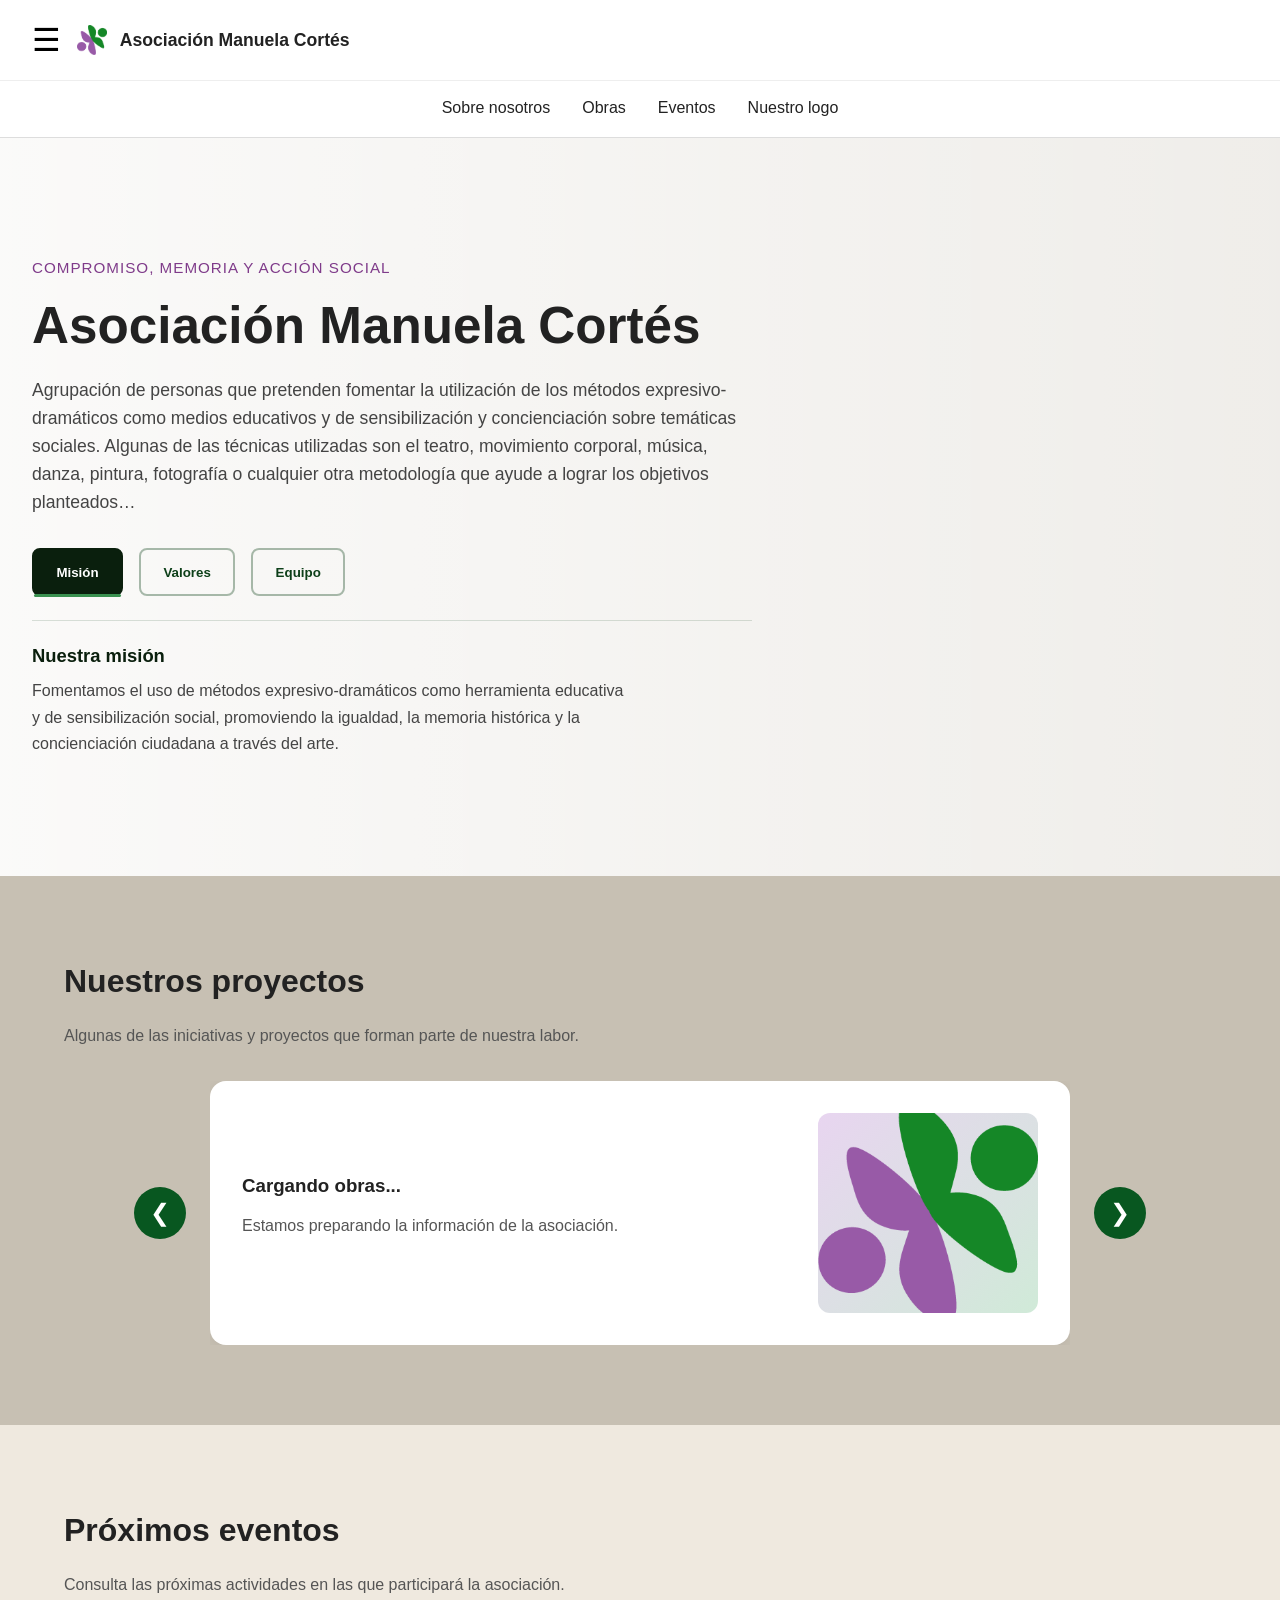
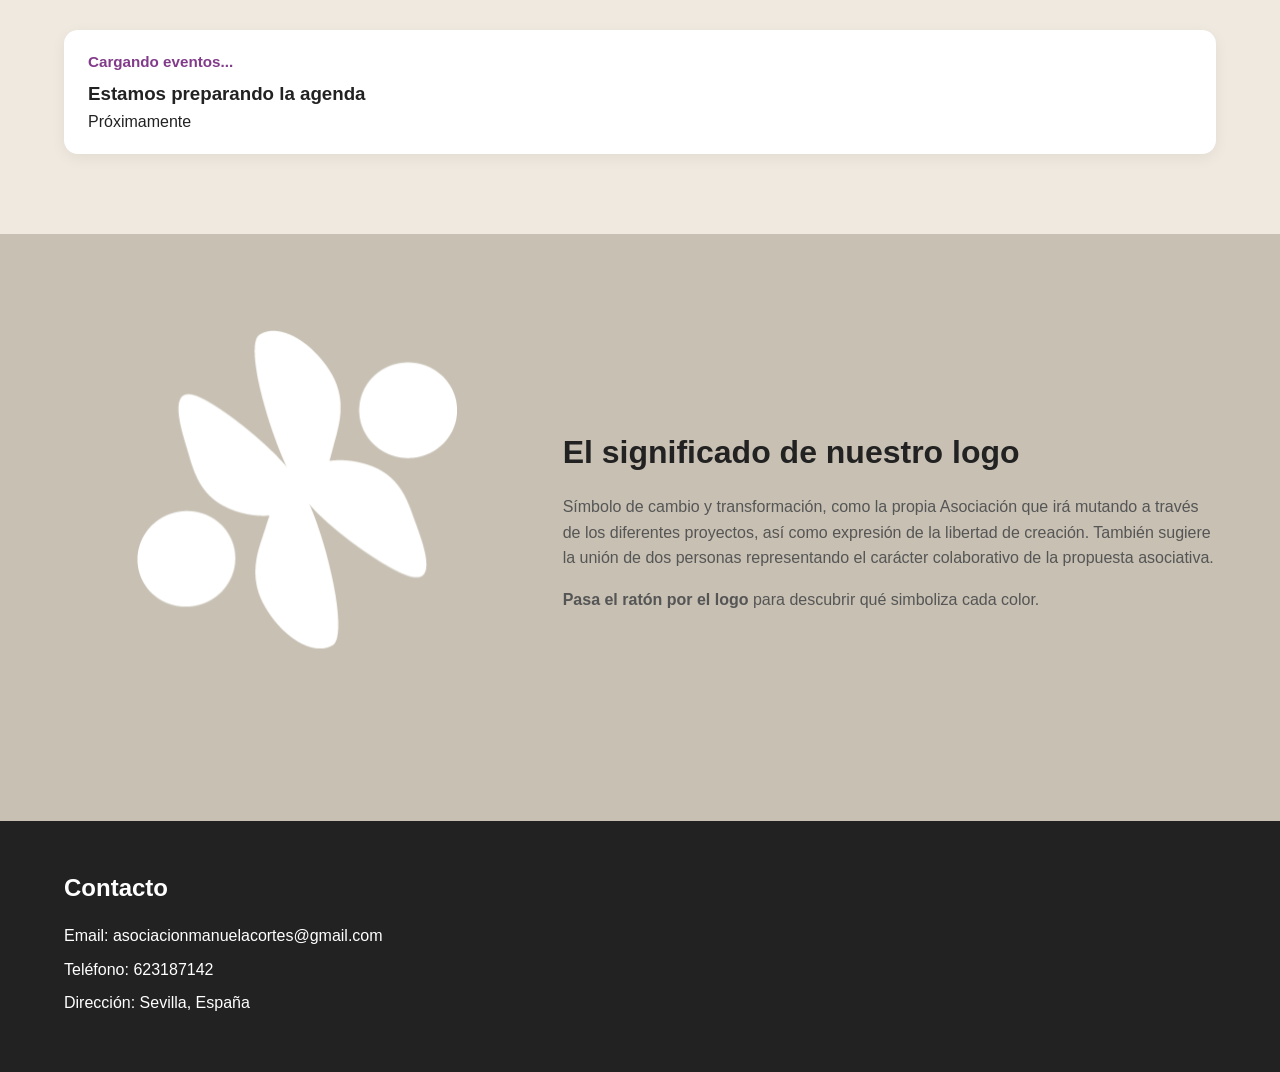
==== index.html @ 46246b37 "Initial commit: Asociación Manuela Cortés website" ====
<!DOCTYPE html>
<html lang="es">
<head>
  <meta charset="UTF-8">
  <meta name="viewport" content="width=device-width, initial-scale=1.0">
  <title>Asociación Manuela Cortés</title>
  <link rel="stylesheet" href="styles.css">
</head>
<body>

  <!-- Menú lateral -->
  <aside class="side-menu" id="sideMenu">
    <button class="close-btn" id="closeMenu" aria-label="Cerrar menú">&times;</button>
    <nav class="side-nav">
      <a href="index.html">Introducción</a>
      <a href="resources.html">Recursos</a>
      <a href="news.html">Actividades y noticias</a>
      <a href="staff.html">Staff only</a>
    </nav>
  </aside>

  <!-- Overlay -->
  <div class="overlay" id="overlay"></div>

  <!-- Header / nav horizontal -->
<header class="main-header">
  <div class="header-top">
    <button class="menu-btn" id="openMenu" aria-label="Abrir menú">☰</button>

    <div class="brand">
      <img src="img/logo.png" alt="Logo de la Asociación Manuela Cortés" class="logo">
      <div class="brand-text">
        <p class="brand-name">Asociación Manuela Cortés</p>
      </div>
    </div>
  </div>

  <nav class="top-nav" id="topNav">
    <a href="#hero">Sobre nosotros</a>
    <a href="#obras">Obras</a>
    <a href="#eventos">Eventos</a>
    <a href="#logo">Nuestro logo</a>
  </nav>
</header>

  <main>
    <!-- Hero -->
    <section class="hero" id="hero">
      <div class="hero-content">
        <p class="hero-tag">Compromiso, memoria y acción social</p>
        <h1>Asociación Manuela Cortés</h1>
        <p class="hero-text">
          Agrupación de personas que pretenden fomentar la utilización de los métodos expresivo-dramáticos como medios educativos y de sensibilización y concienciación sobre temáticas sociales.
          Algunas de las técnicas utilizadas son el teatro, movimiento corporal, música, danza, pintura, fotografía o cualquier otra metodología que ayude a lograr los objetivos planteados…
        </p>
        <div class="hero-buttons" role="tablist" aria-label="Sobre nosotros">
          <button id="tab-mision" class="btn btn-tab btn-tab--active" role="tab" aria-selected="true" aria-controls="panel-mision">Misión</button>
          <button id="tab-valores" class="btn btn-tab" role="tab" aria-selected="false" aria-controls="panel-valores">Valores</button>
          <button id="tab-equipo" class="btn btn-tab" role="tab" aria-selected="false" aria-controls="panel-equipo">Equipo</button>
        </div>

        <!-- Paneles de pestañas -->
        <div class="tab-panels">
          <div id="panel-mision" class="tab-panel tab-panel--active" role="tabpanel" aria-labelledby="tab-mision">
            <h3>Nuestra misión</h3>
            <p>Fomentamos el uso de métodos expresivo-dramáticos como herramienta educativa y de sensibilización social, promoviendo la igualdad, la memoria histórica y la concienciación ciudadana a través del arte.</p>
          </div>
          <div id="panel-valores" class="tab-panel" role="tabpanel" aria-labelledby="tab-valores">
            <h3>Nuestros valores</h3>
            <p>Nos guiamos por el compromiso, la creatividad, la solidaridad y el feminismo. Creemos en el poder transformador del arte colectivo y en la dignidad de cada persona que forma parte de nuestra comunidad.</p>
          </div>
          <div id="panel-equipo" class="tab-panel" role="tabpanel" aria-labelledby="tab-equipo">
            <h3>Nuestro equipo</h3>
            <p>Somos un grupo diverso de personas con vocación artística y social: actores, educadores, músicos y activistas unidos por el deseo de generar cambio a través de la expresión creativa.</p>
          </div>
        </div>
      </div>
    </section>

    <!-- OBRAS EN CARRUSEL -->
    <section class="section" id="obras">
      <div class="container">
        <h2 class="section-title">Nuestros proyectos</h2>
        <p class="section-subtitle">
          Algunas de las iniciativas y proyectos que forman parte de nuestra labor.
        </p>

        <div class="carousel">
          <button class="carousel-btn prev" id="prevCard" aria-label="Obra anterior">&#10094;</button>

          <div class="carousel-track-container">
            <div class="carousel-track" id="carouselTrack">
  <article class="card active">
    <div class="card-text">
      <h3>Cargando obras...</h3>
      <p>Estamos preparando la información de la asociación.</p>
    </div>
    <div class="card-image">
      <img src="img/logo.png" alt="Logo Asociación Manuela Cortés">
    </div>
  </article>
</div>
          </div>

          <button class="carousel-btn next" id="nextCard" aria-label="Siguiente obra">&#10095;</button>
        </div>
      </div>
    </section>

  <!-- Eventos -->
<section class="section alt-section" id="eventos">
  <div class="container">
    <h2 class="section-title">Próximos eventos</h2>
    <p class="section-subtitle">
      Consulta las próximas actividades en las que participará la asociación.
    </p>

  <div class="events-list" id="eventsList">
  <article class="event-item">
    <div class="event-main">
      <div>
        <p class="event-date">Cargando eventos...</p>
        <h3>Estamos preparando la agenda</h3>
        <p>Próximamente</p>
      </div>
    </div>
  </article>
</div>

    <p class="no-events-message" id="noEventsMessage">
      Actualmente no hay próximos eventos programados.
    </p>
  </div>
</section>

    <!-- Logo -->
<section class="section" id="logo">
  <div class="container logo-section">
    
    <div class="logo-interactive">
      <!-- Capa 1: Logo base en blanco -->
      <img src="img/logo_blanco.png" alt="Logo Asociación Manuela Cortés" class="logo-layer logo-base">
      
      <!-- Capa 2: Color morado (recortado a la izquierda) -->
      <div class="logo-layer logo-color logo-color--purple" data-side="purple">
        <img src="img/logo_morado.png" alt="">
        <div class="keywords keywords--purple">
          <span>Feminidad</span>
          <span>Feminismo</span>
          <span>Paradas</span>
          <span>Memoria</span>
        </div>
      </div>
      
      <!-- Capa 3: Color verde (recortado a la derecha) -->
      <div class="logo-layer logo-color logo-color--green" data-side="green">
        <img src="img/logo_verde.png" alt="">
        <div class="keywords keywords--green">
          <span>Esperanza</span>
          <span>Creatividad</span>
          <span>Campo andaluz</span>
          <span>Generosidad</span>
        </div>
      </div>
    </div>

    <div class="logo-text-box">
      <h2 class="section-title">El significado de nuestro logo</h2>
      <p class="logo-intro">
        Símbolo de cambio y transformación, como la propia Asociación que irá mutando a través de los diferentes proyectos, así como expresión de la libertad de creación. También sugiere la unión de dos personas representando el carácter colaborativo de la propuesta asociativa.
      </p>
      <p><strong>Pasa el ratón por el logo</strong> para descubrir qué simboliza cada color.</p>
    </div>
    
  </div>
</section>

<!-- MODAL DETALLE DE OBRA -->
<div class="work-modal" id="workModal" aria-hidden="true">
  <div class="work-modal__overlay" id="workModalOverlay"></div>

  <section class="work-modal__content" role="dialog" aria-modal="true" aria-labelledby="workModalTitle">
    <button class="work-modal__close" id="workModalClose" aria-label="Cerrar ventana">&times;</button>

    <div class="work-modal__grid">
      <!-- Slides -->
      <div class="work-slider">
        <button class="work-slider__btn work-slider__btn--prev" id="workSlidePrev" aria-label="Imagen anterior">&#10094;</button>

        <div class="work-slider__image-box">
          <img id="workModalImage" src="" alt="">
        </div>

        <button class="work-slider__btn work-slider__btn--next" id="workSlideNext" aria-label="Imagen siguiente">&#10095;</button>

        <div class="work-slider__dots" id="workSliderDots"></div>
      </div>

      <!-- Texto -->
      <div class="work-detail">
        <p class="work-detail__tag">Obra de la asociación</p>
        <h2 id="workModalTitle">Título de la obra</h2>
        <p id="workModalDescription">
          Descripción extensa de la obra.
        </p>
      </div>
    </div>

    <!-- Comentarios -->
    <div class="work-comments">
      <div class="work-comments__header">
        <h3>Comentarios y reseñas</h3>
        <p>Comparte tu opinión sobre esta obra.</p>
      </div>

      <form class="review-form" id="reviewForm">
        <div class="review-form__row">
          <input type="text" id="reviewName" placeholder="Tu nombre" required>

          <div class="star-rating" id="starRating" aria-label="Valoración con estrellas">
            <button type="button" data-value="1" aria-label="1 estrella">★</button>
            <button type="button" data-value="2" aria-label="2 estrellas">★</button>
            <button type="button" data-value="3" aria-label="3 estrellas">★</button>
            <button type="button" data-value="4" aria-label="4 estrellas">★</button>
            <button type="button" data-value="5" aria-label="5 estrellas">★</button>
          </div>
        </div>

        <textarea id="reviewText" placeholder="Escribe tu reseña..." required></textarea>

        <button type="submit" class="btn review-submit">Publicar comentario</button>
      </form>

      <div class="reviews-list" id="reviewsList">
        <p class="reviews-empty">Aún no hay comentarios. Sé la primera persona en escribir una reseña.</p>
      </div>
    </div>
  </section>
</div>

  <!-- Footer -->
  <footer class="main-footer" id="contacto">
    <div class="container">
      <h2>Contacto</h2>
      <p>Email: asociacionmanuelacortes@gmail.com</p>
      <p>Teléfono: 623187142</p>
      <p>Dirección: Sevilla, España</p>
    </div>
  </footer>

<script src="https://cdn.jsdelivr.net/npm/@supabase/supabase-js@2"></script>

<script>
  // ============================================
  // SUPABASE CONFIG
  // ============================================

  const SUPABASE_URL = "https://nfkhxixdybkuuppehmsa.supabase.co";
  const SUPABASE_ANON_KEY = "sb_publishable_ttCWQoFtIrFpZW7RGut8VA_uqzv0dp4";

  const supabaseClient = supabase.createClient(SUPABASE_URL, SUPABASE_ANON_KEY);

  // ============================================
  // MENÚ LATERAL
  // ============================================

  const openMenu = document.getElementById("openMenu");
  const closeMenu = document.getElementById("closeMenu");
  const sideMenu = document.getElementById("sideMenu");
  const overlay = document.getElementById("overlay");

  openMenu.addEventListener("click", () => {
    sideMenu.classList.add("active");
    overlay.classList.add("active");
  });

  closeMenu.addEventListener("click", () => {
    sideMenu.classList.remove("active");
    overlay.classList.remove("active");
  });

  overlay.addEventListener("click", () => {
    sideMenu.classList.remove("active");
    overlay.classList.remove("active");
  });

  // ============================================
  // NAV SUPERIOR OCULTABLE
  // ============================================

  const topNav = document.getElementById("topNav");

  let lastScrollY = window.scrollY;
  let navHidden = false;
  let downDistance = 0;
  let upDistance = 0;

  const TOP_SAFE_ZONE = 80;
  const HIDE_TRIGGER = 30;
  const SHOW_TRIGGER = 40;

  window.addEventListener("scroll", () => {
    const currentScrollY = window.scrollY;
    const delta = currentScrollY - lastScrollY;

    if (currentScrollY <= TOP_SAFE_ZONE) {
      topNav.classList.remove("hide");
      navHidden = false;
      downDistance = 0;
      upDistance = 0;
      lastScrollY = currentScrollY;
      return;
    }

    if (Math.abs(delta) < 2) {
      lastScrollY = currentScrollY;
      return;
    }

    if (delta > 0) {
      downDistance += delta;
      upDistance = 0;

      if (!navHidden && downDistance >= HIDE_TRIGGER) {
        topNav.classList.add("hide");
        navHidden = true;
        downDistance = 0;
      }
    } else {
      upDistance += Math.abs(delta);
      downDistance = 0;

      if (navHidden && upDistance >= SHOW_TRIGGER) {
        topNav.classList.remove("hide");
        navHidden = false;
        upDistance = 0;
      }
    }

    lastScrollY = currentScrollY;
  });

  // ============================================
  // CARRUSEL DE OBRAS DINÁMICO
  // ============================================

  const carouselTrack = document.getElementById("carouselTrack");
  const prevBtn = document.getElementById("prevCard");
  const nextBtn = document.getElementById("nextCard");

  let cards = [];
  let currentCard = 0;
  let isAnimating = false;

  function goToCard(newIndex, direction) {
    if (isAnimating || !cards.length || newIndex === currentCard) return;

    isAnimating = true;

    const oldCard = cards[currentCard];
    const newCard = cards[newIndex];

    oldCard.classList.remove("active");

    const animClass = direction === "next" ? "slide-in-right" : "slide-in-left";
    newCard.classList.add(animClass);

    newCard.addEventListener("animationend", () => {
      newCard.classList.remove(animClass);
      newCard.classList.add("active");
      currentCard = newIndex;
      isAnimating = false;
    }, { once: true });
  }

  nextBtn.addEventListener("click", () => {
    if (!cards.length) return;
    goToCard((currentCard + 1) % cards.length, "next");
  });

  prevBtn.addEventListener("click", () => {
    if (!cards.length) return;
    goToCard((currentCard - 1 + cards.length) % cards.length, "prev");
  });

  async function loadWorksFromSupabase() {
    const { data, error } = await supabaseClient
      .from("works")
      .select("*")
      .eq("is_active", true)
      .order("created_at", { ascending: true });

    if (error) {
      console.error("Error cargando obras desde Supabase:", error);

      carouselTrack.innerHTML = `
        <article class="card active">
          <div class="card-text">
            <h3>No se pudieron cargar las obras</h3>
            <p>Ha ocurrido un problema al conectar con la base de datos.</p>
          </div>
          <div class="card-image">
            <img src="img/logo.png" alt="Logo Asociación Manuela Cortés">
          </div>
        </article>
      `;

      cards = document.querySelectorAll(".carousel-track .card");
      return;
    }

    console.log("Obras cargadas desde Supabase:", data);

    renderWorksCarousel(data);
    updateWorksDataFromSupabase(data);
  }

  function renderWorksCarousel(works) {
    carouselTrack.innerHTML = "";

    if (!works || works.length === 0) {
      carouselTrack.innerHTML = `
        <article class="card active">
          <div class="card-text">
            <h3>No hay obras disponibles</h3>
            <p>Actualmente no hay obras publicadas.</p>
          </div>
          <div class="card-image">
            <img src="img/logo.png" alt="Logo Asociación Manuela Cortés">
          </div>
        </article>
      `;

      cards = document.querySelectorAll(".carousel-track .card");
      return;
    }

    works.forEach((work, index) => {
      const article = document.createElement("article");
      article.classList.add("card");

      if (index === 0) {
        article.classList.add("active");
      }

      const cardText = document.createElement("div");
      cardText.classList.add("card-text");

      const title = document.createElement("h3");
      title.textContent = work.title;

      const description = document.createElement("p");
      description.textContent = work.short_description || "Descripción pendiente de completar.";

      const button = document.createElement("button");
      button.classList.add("card-link", "work-open-btn");
      button.type = "button";
      button.dataset.work = work.slug;
      button.textContent = "Saber más";

      cardText.appendChild(title);
      cardText.appendChild(description);
      cardText.appendChild(button);

      const cardImage = document.createElement("div");
      cardImage.classList.add("card-image");

      const image = document.createElement("img");
      image.src = work.cover_image_url || "img/logo.png";
      image.alt = `Imagen de ${work.title}`;

      cardImage.appendChild(image);

      article.appendChild(cardText);
      article.appendChild(cardImage);

      carouselTrack.appendChild(article);
    });

    cards = document.querySelectorAll(".carousel-track .card");
    currentCard = 0;
    isAnimating = false;

    attachWorkModalEvents();
  }

  // ============================================
  // LOGO INTERACTIVO
  // ============================================

  const logoInteractive = document.querySelector(".logo-interactive");
  const purpleLayer = document.querySelector(".logo-color--purple");
  const greenLayer = document.querySelector(".logo-color--green");

  if (logoInteractive && purpleLayer && greenLayer) {
    logoInteractive.addEventListener("mousemove", (e) => {
      const rect = logoInteractive.getBoundingClientRect();
      const relX = e.clientX - rect.left;
      const relY = (e.clientY - rect.top) / rect.height;
      const boundary = rect.width * (0.58 - 0.16 * relY);

      if (relX < boundary) {
        purpleLayer.classList.add("active");
        greenLayer.classList.remove("active");
      } else {
        greenLayer.classList.add("active");
        purpleLayer.classList.remove("active");
      }
    });

    logoInteractive.addEventListener("mouseleave", () => {
      purpleLayer.classList.remove("active");
      greenLayer.classList.remove("active");
    });
  }

  // ============================================
  // PESTAÑAS HERO
  // ============================================

  const tabBtns = document.querySelectorAll('[role="tab"]');
  const tabPanels = document.querySelectorAll(".tab-panel");

  tabBtns.forEach(btn => {
    btn.addEventListener("click", () => {
      const targetId = btn.getAttribute("aria-controls");

      tabBtns.forEach(b => {
        b.classList.remove("btn-tab--active");
        b.setAttribute("aria-selected", "false");
      });

      tabPanels.forEach(p => p.classList.remove("tab-panel--active"));

      btn.classList.add("btn-tab--active");
      btn.setAttribute("aria-selected", "true");

      const panel = document.getElementById(targetId);
      panel.classList.add("tab-panel--active");
    });
  });

  // ============================================
  // MODAL DE OBRAS + SLIDER
  // ============================================

  const worksData = {};

  function updateWorksDataFromSupabase(works) {
    works.forEach(work => {
      worksData[work.slug] = {
        title: work.title,
        description: work.long_description || work.short_description || "Descripción pendiente de completar.",
        images: [
          work.cover_image_url || "img/logo.png"
        ]
      };
    });
  }

  function attachWorkModalEvents() {
    const workOpenBtns = document.querySelectorAll(".work-open-btn");

    workOpenBtns.forEach(button => {
      button.addEventListener("click", () => {
        const workKey = button.dataset.work;
        openWorkModal(workKey);
      });
    });
  }

  const workModal = document.getElementById("workModal");
  const workModalOverlay = document.getElementById("workModalOverlay");
  const workModalClose = document.getElementById("workModalClose");
  const workModalTitle = document.getElementById("workModalTitle");
  const workModalDescription = document.getElementById("workModalDescription");
  const workModalImage = document.getElementById("workModalImage");
  const workSlidePrev = document.getElementById("workSlidePrev");
  const workSlideNext = document.getElementById("workSlideNext");
  const workSliderDots = document.getElementById("workSliderDots");

  const reviewForm = document.getElementById("reviewForm");
  const reviewName = document.getElementById("reviewName");
  const reviewText = document.getElementById("reviewText");
  const reviewsList = document.getElementById("reviewsList");
  const starButtons = document.querySelectorAll("#starRating button");

  let activeWorkKey = null;
  let activeSlide = 0;
  let selectedRating = 0;

  const REVIEWS_STORAGE_KEY = "amc_work_reviews_v1";

  const defaultReviewsByWork = {
    padre: [],
    espejo: [],
    ruisenor: [],
    antigona: []
  };

  function loadReviewsFromStorage() {
    try {
      const storedReviews = localStorage.getItem(REVIEWS_STORAGE_KEY);

      if (!storedReviews) {
        return { ...defaultReviewsByWork };
      }

      return {
        ...defaultReviewsByWork,
        ...JSON.parse(storedReviews)
      };
    } catch (error) {
      console.warn("No se pudieron cargar las reseñas guardadas:", error);
      return { ...defaultReviewsByWork };
    }
  }

  function saveReviewsToStorage() {
    localStorage.setItem(REVIEWS_STORAGE_KEY, JSON.stringify(reviewsByWork));
  }

  const reviewsByWork = loadReviewsFromStorage();

  function openWorkModal(workKey) {
    const work = worksData[workKey];

    if (!work) {
      console.warn("No se encontró la obra:", workKey);
      return;
    }

    activeWorkKey = workKey;
    activeSlide = 0;
    selectedRating = 0;

    workModalTitle.textContent = work.title;
    workModalDescription.textContent = work.description;

    updateWorkSlide();
    renderReviews();
    resetReviewForm();

    workModal.classList.add("active");
    workModal.setAttribute("aria-hidden", "false");
    document.body.classList.add("modal-open");
  }

  function closeWorkModal() {
    workModal.classList.remove("active");
    workModal.setAttribute("aria-hidden", "true");
    document.body.classList.remove("modal-open");
  }

  function updateWorkSlide() {
    const work = worksData[activeWorkKey];

    if (!work) return;

    const imageSrc = work.images[activeSlide];

    workModalImage.src = imageSrc;
    workModalImage.alt = `${work.title} - imagen ${activeSlide + 1}`;

    renderDots();
  }

  function renderDots() {
    const work = worksData[activeWorkKey];

    if (!work) return;

    workSliderDots.innerHTML = "";

    work.images.forEach((_, index) => {
      const dot = document.createElement("button");
      dot.type = "button";
      dot.setAttribute("aria-label", `Ver imagen ${index + 1}`);

      if (index === activeSlide) {
        dot.classList.add("active");
      }

      dot.addEventListener("click", () => {
        activeSlide = index;
        updateWorkSlide();
      });

      workSliderDots.appendChild(dot);
    });
  }

  function changeSlide(direction) {
    const work = worksData[activeWorkKey];

    if (!work || !work.images.length) return;

    if (direction === "next") {
      activeSlide = (activeSlide + 1) % work.images.length;
    } else {
      activeSlide = (activeSlide - 1 + work.images.length) % work.images.length;
    }

    updateWorkSlide();
  }

  function setRating(value) {
    selectedRating = value;

    starButtons.forEach(button => {
      const buttonValue = Number(button.dataset.value);

      if (buttonValue <= selectedRating) {
        button.classList.add("active");
      } else {
        button.classList.remove("active");
      }
    });
  }

  function resetReviewForm() {
    reviewForm.reset();
    setRating(0);
  }

  function renderReviews() {
    const reviews = reviewsByWork[activeWorkKey] || [];

    reviewsList.innerHTML = "";

    if (reviews.length === 0) {
      const emptyMessage = document.createElement("p");
      emptyMessage.classList.add("reviews-empty");
      emptyMessage.textContent = "Aún no hay comentarios. Sé la primera persona en escribir una reseña.";
      reviewsList.appendChild(emptyMessage);
      return;
    }

    reviews.forEach(review => {
      const reviewCard = document.createElement("article");
      reviewCard.classList.add("review-card");

      const reviewTop = document.createElement("div");
      reviewTop.classList.add("review-card__top");

      const reviewAuthor = document.createElement("span");
      reviewAuthor.classList.add("review-card__name");
      reviewAuthor.textContent = review.name;

      const reviewStars = document.createElement("span");
      reviewStars.classList.add("review-card__stars");
      reviewStars.textContent = "★".repeat(review.rating) + "☆".repeat(5 - review.rating);

      const reviewParagraph = document.createElement("p");
      reviewParagraph.textContent = review.text;

      reviewTop.appendChild(reviewAuthor);
      reviewTop.appendChild(reviewStars);
      reviewCard.appendChild(reviewTop);
      reviewCard.appendChild(reviewParagraph);

      reviewsList.appendChild(reviewCard);
    });
  }

  workModalClose.addEventListener("click", closeWorkModal);
  workModalOverlay.addEventListener("click", closeWorkModal);

  workSlideNext.addEventListener("click", () => changeSlide("next"));
  workSlidePrev.addEventListener("click", () => changeSlide("prev"));

  starButtons.forEach(button => {
    button.addEventListener("click", () => {
      setRating(Number(button.dataset.value));
    });
  });

  reviewForm.addEventListener("submit", (event) => {
    event.preventDefault();

    if (!activeWorkKey) return;

    const trimmedName = reviewName.value.trim();
    const trimmedText = reviewText.value.trim();

    if (!trimmedName || !trimmedText) {
      alert("Completa tu nombre y tu reseña antes de publicar el comentario.");
      return;
    }

    if (selectedRating === 0) {
      alert("Selecciona una valoración con estrellas antes de publicar la reseña.");
      return;
    }

    if (!reviewsByWork[activeWorkKey]) {
      reviewsByWork[activeWorkKey] = [];
    }

    const newReview = {
      name: trimmedName,
      text: trimmedText,
      rating: selectedRating,
      createdAt: new Date().toISOString()
    };

    reviewsByWork[activeWorkKey].unshift(newReview);
    saveReviewsToStorage();

    renderReviews();
    resetReviewForm();
  });

  document.addEventListener("keydown", (event) => {
    if (!workModal.classList.contains("active")) return;

    if (event.key === "Escape") {
      closeWorkModal();
    }

    if (event.key === "ArrowRight") {
      changeSlide("next");
    }

    if (event.key === "ArrowLeft") {
      changeSlide("prev");
    }
  });

  // ============================================
  // EVENTOS DINÁMICOS DESDE SUPABASE
  // ============================================

  const eventsList = document.getElementById("eventsList");
  const noEventsMessage = document.getElementById("noEventsMessage");

  function formatEventDate(dateString) {
    const date = new Date(dateString + "T00:00:00");

    return date.toLocaleDateString("es-ES", {
      day: "numeric",
      month: "long",
      year: "numeric"
    });
  }

  function formatEventTime(timeString) {
    if (!timeString) {
      return "Hora pendiente de confirmar";
    }

    return timeString.slice(0, 5);
  }

  async function loadEventsFromSupabase() {
    const today = new Date().toISOString().split("T")[0];

    const { data, error } = await supabaseClient
      .from("events")
      .select("*")
      .eq("is_published", true)
      .gte("event_date", today)
      .order("event_date", { ascending: true });

    if (error) {
      console.error("Error cargando eventos:", error);

      eventsList.innerHTML = `
        <article class="event-item">
          <div class="event-main">
            <div>
              <p class="event-date">No se pudieron cargar los eventos</p>
              <h3>Ha ocurrido un problema</h3>
              <p>Inténtalo de nuevo más tarde.</p>
            </div>
          </div>
        </article>
      `;

      noEventsMessage.classList.remove("active");
      return;
    }

    console.log("Eventos cargados desde Supabase:", data);
    renderEvents(data);
  }

  function renderEvents(events) {
    eventsList.innerHTML = "";

    if (!events || events.length === 0) {
      noEventsMessage.classList.add("active");
      return;
    }

    noEventsMessage.classList.remove("active");

    events.forEach(event => {
      const article = document.createElement("article");
      article.classList.add("event-item");
      article.dataset.date = event.event_date;

      const eventMain = document.createElement("div");
      eventMain.classList.add("event-main");

      const eventIntro = document.createElement("div");

      const eventDate = document.createElement("p");
      eventDate.classList.add("event-date");
      eventDate.textContent = formatEventDate(event.event_date);

      const eventTitle = document.createElement("h3");
      eventTitle.textContent = event.title || "Evento de la asociación";

      const eventCity = document.createElement("p");
      eventCity.textContent = event.city || "Lugar pendiente de confirmar";

      eventIntro.appendChild(eventDate);
      eventIntro.appendChild(eventTitle);
      eventIntro.appendChild(eventCity);

      const infoButton = document.createElement("button");
      infoButton.classList.add("btn", "btn-small", "event-info-btn");
      infoButton.type = "button";
      infoButton.textContent = "Más información";

      eventMain.appendChild(eventIntro);
      eventMain.appendChild(infoButton);

      const eventDetails = document.createElement("div");
      eventDetails.classList.add("event-details");

      const work = document.createElement("p");
      work.innerHTML = `<strong>Obra:</strong> ${event.work_title || "Pendiente de confirmar"}`;

      const place = document.createElement("p");
      place.innerHTML = `<strong>Lugar:</strong> ${event.place || "Pendiente de confirmar"}`;

      const hour = document.createElement("p");
      hour.innerHTML = `<strong>Hora:</strong> ${formatEventTime(event.event_time)}`;

      eventDetails.appendChild(work);
      eventDetails.appendChild(place);
      eventDetails.appendChild(hour);

      if (event.description) {
        const description = document.createElement("p");
        description.innerHTML = `<strong>Descripción:</strong> ${event.description}`;
        eventDetails.appendChild(description);
      }

      article.appendChild(eventMain);
      article.appendChild(eventDetails);

      eventsList.appendChild(article);

      infoButton.addEventListener("click", () => {
        article.classList.toggle("expanded");

        if (article.classList.contains("expanded")) {
          infoButton.textContent = "Ocultar información";
        } else {
          infoButton.textContent = "Más información";
        }
      });
    });
  }
  // ============================================
  // ARRANQUE
  // ============================================

    loadWorksFromSupabase();
    loadEventsFromSupabase();
</script>
</body>
</html>
---- styles.css ----
/* RESET */
* {
  margin: 0;
  padding: 0;
  box-sizing: border-box;
}

html {
  scroll-behavior: smooth;
}

body {
  font-family: Arial, sans-serif;
  color: #222;
  background-color: #c7c0b3;
  line-height: 1.6;
}

/* UTILIDADES */
.container {
  width: 90%;
  max-width: 1200px;
  margin: 0 auto;
}

.section {
  padding: 5rem 0;
}

.alt-section {
  background-color: #efe9df;
}

.section-title {
  font-size: 2rem;
  margin-bottom: 1rem;
}

.section-subtitle {
  max-width: 700px;
  margin-bottom: 2rem;
  color: #555;
}

/* HEADER */
.main-header {
  position: sticky;
  top: 0;
  z-index: 1000;
  background-color: rgba(255, 255, 255, 0.97);
  border-bottom: 1px solid #ddd;
}

.header-top {
  display: flex;
  align-items: center;
  gap: 1rem;
  padding: 1rem 2rem;
  background-color: rgba(255, 255, 255, 0.98);
}

.brand {
  display: flex;
  align-items: center;
  gap: 0.8rem;
}

.logo {
  width: 30px;
  height: 48px;
  object-fit: contain;
}

.brand-name {
  font-size: 1.1rem;
  font-weight: 700;
}

.top-nav {
  display: flex;
  justify-content: center;
  gap: 2rem;
  padding: 0.9rem 2rem 1rem;
  border-top: 1px solid #eee;
  background-color: rgba(255, 255, 255, 0.97);
  overflow: hidden;
  max-height: 80px;
  opacity: 1;
  transition:
    max-height 0.3s ease,
    padding 0.3s ease,
    opacity 0.2s ease,
    border-top-color 0.3s ease;
}

.top-nav.hide {
  max-height: 0;
  padding-top: 0;
  padding-bottom: 0;
  opacity: 0;
  border-top-color: transparent;
  pointer-events: none;
}

.top-nav a {
  text-decoration: none;
  color: #222;
  font-weight: 500;
  position: relative;
  white-space: nowrap;
}

.top-nav a:hover {
  color: #8a6d3b;
}

.menu-btn {
  background: none;
  border: none;
  font-size: 2rem;
  cursor: pointer;
}

/* MENÚ LATERAL */
.side-menu {
  position: fixed;
  top: 0;
  left: -300px;
  width: 280px;
  height: 100%;
  background-color: #ffffff;
  box-shadow: 2px 0 10px rgba(0, 0, 0, 0.15);
  z-index: 2000;
  padding: 2rem 1.5rem;
  transition: left 0.3s ease;
}

.side-menu.active {
  left: 0;
}

.close-btn {
  background: none;
  border: none;
  font-size: 2rem;
  cursor: pointer;
  display: block;
  margin-left: auto;
  margin-bottom: 2rem;
}

.side-nav {
  display: flex;
  flex-direction: column;
  gap: 1rem;
}

.side-nav a {
  text-decoration: none;
  color: #222;
  font-size: 1.1rem;
  font-weight: 500;
}

.side-nav a:hover {
  color: #8a6d3b;
}

/* OVERLAY */
.overlay {
  position: fixed;
  inset: 0;
  background-color: rgba(0, 0, 0, 0.35);
  opacity: 0;
  visibility: hidden;
  transition: all 0.3s ease;
  z-index: 1500;
}

.overlay.active {
  opacity: 1;
  visibility: visible;
}

/* HERO */
.hero {
  min-height: 82vh;
  display: flex;
  align-items: center;
  background: linear-gradient(
    to right,
    rgba(255, 255, 255, 0.92),
    rgba(255, 255, 255, 0.72)
  );
  padding: 4rem 2rem;
}

.hero-content {
  max-width: 720px;
}

.hero-tag {
  font-size: 0.95rem;
  text-transform: uppercase;
  letter-spacing: 1px;
  margin-bottom: 1rem;
  color: #7f3b8a;
}

.hero h1 {
  font-size: 3.2rem;
  line-height: 1.15;
  margin-bottom: 1.25rem;
}

.hero-text {
  font-size: 1.1rem;
  margin-bottom: 2rem;
  color: #444;
}

/* BOTONES */
.hero-buttons {
  display: flex;
  gap: 1rem;
  flex-wrap: wrap;
}

.btn {
  display: inline-block;
  text-decoration: none;
  padding: 0.9rem 1.4rem;
  border-radius: 8px;
  font-weight: 600;
  transition: 0.2s ease;
}

.btn-primary {
  background-color: #0a1f0d;
  color: white;
}

.btn-primary:hover {
  background-color: #1b652b;
}

.btn-secondary {
  border: 2px solid #0d3f19;
  color: #0d3f19;
}

.btn-secondary:hover {
  background-color: #3a9150;
  color: white;
}

/* PESTAÑAS HERO */
.btn-tab {
  background: transparent;
  border: 2px solid rgba(13, 63, 25, 0.35);
  color: #0d3f19;
  cursor: pointer;
  font-family: inherit;
  position: relative;
  transition:
    border-color 0.2s ease,
    color 0.2s ease,
    background 0.2s ease;
}

.btn-tab::after {
  content: "";
  position: absolute;
  bottom: -3px;
  left: 0;
  width: 0;
  height: 3px;
  background-color: #0d3f19;
  border-radius: 2px;
  transition: width 0.25s ease;
}

.btn-tab:hover {
  border-color: #0d3f19;
  background-color: rgba(13, 63, 25, 0.06);
}

.btn-tab--active {
  background-color: #0a1f0d;
  color: white;
  border-color: #0a1f0d;
}

.btn-tab--active::after {
  width: 100%;
  background-color: #3a9150;
}

.tab-panels {
  margin-top: 1.5rem;
  border-top: 1px solid rgba(13, 63, 25, 0.15);
  padding-top: 1.25rem;
  min-height: 90px;
}

.tab-panel {
  display: none;
}

.tab-panel--active {
  display: block;
  animation: tabFadeUp 0.3s ease forwards;
}

@keyframes tabFadeUp {
  from {
    opacity: 0;
    transform: translateY(10px);
  }
  to {
    opacity: 1;
    transform: translateY(0);
  }
}

.tab-panel h3 {
  font-size: 1.15rem;
  font-weight: 700;
  margin-bottom: 0.5rem;
  color: #0a1f0d;
}

.tab-panel p {
  color: #444;
  max-width: 600px;
  font-size: 1rem;
  line-height: 1.65;
}

.btn-small {
  background-color: #7b1b8f;
  color: white;
  padding: 0.7rem 1rem;
}

/* CARRUSEL */
.carousel {
  display: flex;
  align-items: center;
  justify-content: center;
  gap: 1.5rem;
}

.carousel-track-container {
  width: 100%;
  max-width: 860px;
  overflow: hidden;
}

.carousel-track {
  position: relative;
}

.card {
  display: none;
  background-color: white;
  padding: 2rem;
  border-radius: 16px;
  box-shadow: 0 4px 15px rgba(0, 0, 0, 0.06);
  gap: 2rem;
  align-items: center;
}

.card.active {
  display: flex;
}

.card-text {
  flex: 1;
}

.card-image {
  width: 220px;
  height: 200px;
  flex-shrink: 0;
  border-radius: 12px;
  overflow: hidden;
  background: linear-gradient(135deg, #e8d5f0, #d0ead8);
}

.card-image img {
  width: 100%;
  height: 100%;
  object-fit: cover;
  display: block;
}

@keyframes slideInFromRight {
  from {
    opacity: 0;
    transform: translateX(60px);
  }
  to {
    opacity: 1;
    transform: translateX(0);
  }
}

@keyframes slideInFromLeft {
  from {
    opacity: 0;
    transform: translateX(-60px);
  }
  to {
    opacity: 1;
    transform: translateX(0);
  }
}

.card.slide-in-right {
  display: flex;
  animation: slideInFromRight 0.35s cubic-bezier(0.25, 0.46, 0.45, 0.94)
    forwards;
}

.card.slide-in-left {
  display: flex;
  animation: slideInFromLeft 0.35s cubic-bezier(0.25, 0.46, 0.45, 0.94) forwards;
}

.card h3 {
  margin-bottom: 0.75rem;
}

.card p {
  margin-bottom: 1rem;
  color: #555;
}

.card-link {
  text-decoration: none;
  font-weight: 600;
  color: #873b8a;
}

.carousel-btn {
  width: 52px;
  height: 52px;
  border: none;
  border-radius: 50%;
  background-color: #085720;
  color: white;
  font-size: 1.5rem;
  cursor: pointer;
  flex-shrink: 0;
}

.carousel-btn:hover {
  background-color: #702f5b;
}

/* EVENTOS */
.events-list {
  display: flex;
  flex-direction: column;
  gap: 1rem;
}

.event-item {
  background-color: white;
  border-radius: 14px;
  padding: 1.25rem 1.5rem;
  box-shadow: 0 4px 15px rgba(0, 0, 0, 0.06);
  transition:
    transform 0.2s ease,
    box-shadow 0.2s ease;
}

.event-item:hover {
  transform: translateY(-2px);
  box-shadow: 0 8px 24px rgba(0, 0, 0, 0.09);
}

.event-main {
  display: flex;
  justify-content: space-between;
  align-items: center;
  gap: 1rem;
}

.event-date {
  font-size: 0.95rem;
  color: #823b8a;
  font-weight: 600;
  margin-bottom: 0.3rem;
}

.event-info-btn {
  border: none;
  cursor: pointer;
  font-family: inherit;
}

.event-details {
  max-height: 0;
  opacity: 0;
  overflow: hidden;
  margin-top: 0;
  border-top: 1px solid transparent;
  transition:
    max-height 0.35s ease,
    opacity 0.25s ease,
    margin-top 0.25s ease,
    border-color 0.25s ease;
}

.event-item.expanded .event-details {
  max-height: 180px;
  opacity: 1;
  margin-top: 1.2rem;
  padding-top: 1rem;
  border-top-color: rgba(13, 63, 25, 0.15);
}

.event-details p {
  color: #555;
  margin-bottom: 0.4rem;
}

.event-details strong {
  color: #0a1f0d;
}

.no-events-message {
  display: none;
  margin-top: 1.5rem;
  padding: 1.2rem 1.5rem;
  background: white;
  border-radius: 14px;
  color: #555;
  box-shadow: 0 4px 15px rgba(0, 0, 0, 0.06);
}

.no-events-message.active {
  display: block;
}

/* LOGO */
.logo-section {
  display: grid;
  grid-template-columns: 1fr 1.4fr;
  gap: 2rem;
  align-items: center;
}

.logo-image-box img {
  width: 100%;
  max-width: 300px;
  display: block;
  margin: 0 auto;
}

.logo-text-box p {
  margin-bottom: 1rem;
  color: #555;
}

/* ABOUT */
.about-grid {
  display: grid;
  grid-template-columns: repeat(3, 1fr);
  gap: 1.5rem;
}

.about-box {
  background-color: white;
  padding: 1.5rem;
  border-radius: 14px;
  box-shadow: 0 4px 15px rgba(0, 0, 0, 0.06);
}

.about-box h3 {
  margin-bottom: 0.75rem;
}

/* FOOTER */
.main-footer {
  background-color: #222;
  color: white;
  padding: 3rem 0;
}

.main-footer h2 {
  margin-bottom: 1rem;
}

.main-footer p {
  margin-bottom: 0.5rem;
}

/* RESPONSIVE */
@media (max-width: 900px) {
  .logo-section,
  .about-grid {
    grid-template-columns: 1fr;
  }

  .top-nav {
    gap: 1rem;
    flex-wrap: wrap;
  }

  .hero h1 {
    font-size: 2.3rem;
  }

  .event-main {
    flex-direction: column;
    align-items: flex-start;
  }

  .card-image {
    width: 160px;
    height: 160px;
  }
}

@media (max-width: 600px) {
  .header-top {
    padding: 1rem;
  }

  .top-nav {
    padding: 0.8rem 1rem 1rem;
    font-size: 0.95rem;
  }

  .hero {
    min-height: 70vh;
    padding: 3rem 1rem;
  }

  .hero h1 {
    font-size: 1.9rem;
  }

  .section {
    padding: 3.5rem 0;
  }

  .carousel {
    gap: 0.5rem;
  }

  .carousel-btn {
    width: 44px;
    height: 44px;
    font-size: 1.2rem;
  }

  .card {
    padding: 1.4rem;
    flex-direction: column;
  }

  .card-image {
    width: 100%;
    height: 180px;
  }
}

/* ============================================
   LOGO INTERACTIVO - EJE DIAGONAL CORREGIDO
   ============================================ */

.logo-interactive {
  position: relative;
  width: 100%;
  max-width: 320px;
  margin: 0 auto;
  /* Usamos padding-bottom para mantener la proporción exacta */
  aspect-ratio: 3/4;
}

.logo-layer {
  position: absolute;
  top: 0;
  left: 0;
  width: 100%;
  height: 100%;
}

.logo-layer img {
  width: 100%;
  height: 100%;
  object-fit: contain;
  display: block;
}

/* Logo base en blanco (siempre visible) */
.logo-base {
  z-index: 1;
  object-fit: contain; /* mantiene proporción sin deformar */
  object-position: center;
}

/* Imagen morada */
.logo-color--purple img {
  position: absolute;
  top: 16%; /* ↕ mover verticalmente */
  left: 0%; /* ↔ mover horizontalmente */
  width: 64%;
  height: 64%;
  object-fit: contain;
  display: block;
}

/* Imagen verde */
.logo-color--green img {
  position: absolute;
  top: 0.5%; /* ↕ mover verticalmente */
  left: 36%; /* ↔ mover horizontalmente */
  width: 64%;
  height: 64%;
  object-fit: contain;
  display: block;
}

/* Capas de color — pointer-events desactivado, el JS gestiona el hover */
.logo-color {
  z-index: 2;
  opacity: 0;
  pointer-events: none;
  transition: opacity 0.4s ease;
}

/* Mitad izquierda: morado — corte diagonal / */
.logo-color--purple {
  clip-path: polygon(0 0, 20.5% 0, 95% 100%, 0 100%);
}

/* Mitad derecha: verde — corte diagonal / */
.logo-color--green {
  clip-path: polygon(20.5% 0, 100% 0, 100% 100%, 95% 100%);
}

/* El JS añade .active para revelar el color */
.logo-color.active {
  opacity: 1;
}

.logo-interactive {
  cursor: pointer;
}

/* Palabras clave */
.keywords {
  position: absolute;
  top: 50%;
  transform: translateY(-50%);
  display: flex;
  flex-direction: column;
  gap: 0.5rem;
  opacity: 0;
  transition: all 0.4s ease 0.1s;
  pointer-events: none;
  z-index: 10;
}

.keywords span {
  background: rgba(255, 255, 255, 0.95);
  padding: 0.4rem 0.9rem;
  border-radius: 20px;
  font-size: 0.85rem;
  font-weight: 600;
  white-space: nowrap;
  box-shadow: 0 2px 8px rgba(0, 0, 0, 0.1);
}

/* Palabras moradas (salen a la izquierda) */
.keywords--purple {
  right: 105%;
  text-align: right;
  align-items: flex-end;
}

.keywords--purple span {
  color: #7b1b8f;
  border: 1.5px solid #7b1b8f;
}

/* Palabras verdes (salen a la derecha) */
.keywords--green {
  left: 105%;
  text-align: left;
  align-items: flex-start;
}

.keywords--green span {
  color: #1b652b;
  border: 1.5px solid #1b652b;
}

/* Al activar la capa, aparecen las palabras */
.logo-color.active .keywords {
  opacity: 1;
}

/* Responsive */
@media (max-width: 900px) {
  .logo-section {
    grid-template-columns: 1fr;
    text-align: center;
  }

  .logo-interactive {
    max-width: 260px;
    margin-bottom: 2rem;
  }

  .keywords {
    top: auto;
    transform: none;
  }

  .keywords--purple,
  .keywords--green {
    right: auto;
    left: 50%;
    bottom: 105%;
    transform: translateX(-50%);
    align-items: center;
  }
}

/* ============================================
   MODAL DE OBRAS
   ============================================ */

.work-open-btn {
  border: none;
  background: transparent;
  cursor: pointer;
  font-family: inherit;
  font-size: 1rem;
  padding: 0;
}

.work-modal {
  position: fixed;
  inset: 0;
  z-index: 3000;
  display: none;
}

.work-modal.active {
  display: block;
}

.work-modal__overlay {
  position: absolute;
  inset: 0;
  background: rgba(0, 0, 0, 0.55);
  backdrop-filter: blur(3px);
}

.work-modal__content {
  position: relative;
  width: min(92%, 1050px);
  max-height: 88vh;
  overflow-y: auto;
  margin: 4vh auto;
  background: #fffaf3;
  border-radius: 24px;
  padding: 2rem;
  box-shadow: 0 20px 60px rgba(0, 0, 0, 0.25);
  animation: modalFadeUp 0.3s ease forwards;
}

@keyframes modalFadeUp {
  from {
    opacity: 0;
    transform: translateY(24px) scale(0.98);
  }

  to {
    opacity: 1;
    transform: translateY(0) scale(1);
  }
}

.work-modal__close {
  position: absolute;
  top: 1rem;
  right: 1.2rem;
  width: 42px;
  height: 42px;
  border: none;
  border-radius: 50%;
  background: #0a1f0d;
  color: white;
  font-size: 1.8rem;
  cursor: pointer;
  line-height: 1;
  z-index: 2;
}

.work-modal__close:hover {
  background: #7b1b8f;
}

.work-modal__grid {
  display: grid;
  grid-template-columns: 1.1fr 1fr;
  gap: 2rem;
  align-items: center;
  margin-bottom: 2.5rem;
}

/* Slider dentro del modal */
.work-slider {
  position: relative;
}

.work-slider__image-box {
  width: 100%;
  height: 390px;
  border-radius: 20px;
  overflow: hidden;
  background: linear-gradient(135deg, #e8d5f0, #d0ead8);
  box-shadow: 0 8px 24px rgba(0, 0, 0, 0.12);
}

.work-slider__image-box img {
  width: 100%;
  height: 100%;
  object-fit: cover;
  display: block;
}

/* Botones del slider */
.work-slider__btn {
  position: absolute;
  top: 50%;
  transform: translateY(-50%);
  width: 42px;
  height: 42px;
  border: none;
  border-radius: 50%;
  background: rgba(10, 31, 13, 0.88);
  color: white;
  font-size: 1.2rem;
  cursor: pointer;
  z-index: 2;
}

.work-slider__btn:hover {
  background: #7b1b8f;
}

.work-slider__btn--prev {
  left: 0.8rem;
}

.work-slider__btn--next {
  right: 0.8rem;
}

.work-slider__dots {
  display: flex;
  justify-content: center;
  gap: 0.5rem;
  margin-top: 1rem;
}

.work-slider__dots button {
  width: 10px;
  height: 10px;
  border: none;
  border-radius: 50%;
  background: #c7c0b3;
  cursor: pointer;
}

.work-slider__dots button.active {
  background: #7b1b8f;
}

/* Texto del modal */
.work-detail__tag {
  color: #7b1b8f;
  font-weight: 700;
  text-transform: uppercase;
  letter-spacing: 1px;
  font-size: 0.85rem;
  margin-bottom: 0.6rem;
}

.work-detail h2 {
  font-size: 2.2rem;
  line-height: 1.15;
  margin-bottom: 1rem;
  color: #0a1f0d;
}

.work-detail p {
  color: #444;
  font-size: 1.05rem;
  line-height: 1.75;
}

/* Comentarios */
.work-comments {
  border-top: 1px solid rgba(13, 63, 25, 0.15);
  padding-top: 2rem;
}

.work-comments__header {
  margin-bottom: 1.3rem;
}

.work-comments__header h3 {
  font-size: 1.5rem;
  color: #0a1f0d;
  margin-bottom: 0.3rem;
}

.work-comments__header p {
  color: #666;
}

.review-form {
  background: white;
  border-radius: 18px;
  padding: 1.4rem;
  box-shadow: 0 4px 18px rgba(0, 0, 0, 0.07);
  margin-bottom: 1.5rem;
}

.review-form__row {
  display: flex;
  gap: 1rem;
  align-items: center;
  justify-content: space-between;
  margin-bottom: 1rem;
}

.review-form input,
.review-form textarea {
  width: 100%;
  border: 1.5px solid #ddd;
  border-radius: 12px;
  padding: 0.9rem 1rem;
  font-family: inherit;
  font-size: 1rem;
  background: #fffaf3;
}

.review-form input:focus,
.review-form textarea:focus {
  outline: none;
  border-color: #7b1b8f;
}

.review-form textarea {
  min-height: 110px;
  resize: vertical;
}

.star-rating {
  display: flex;
  gap: 0.2rem;
  flex-shrink: 0;
}

.star-rating button {
  border: none;
  background: transparent;
  color: #c7c0b3;
  font-size: 1.7rem;
  cursor: pointer;
  transition:
    transform 0.15s ease,
    color 0.15s ease;
}

.star-rating button:hover {
  transform: scale(1.12);
}

.star-rating button.active {
  color: #d39b20;
}

.review-submit {
  margin-top: 1rem;
  border: none;
  background: #0a1f0d;
  color: white;
  cursor: pointer;
}

.review-submit:hover {
  background: #7b1b8f;
}

.reviews-list {
  display: flex;
  flex-direction: column;
  gap: 1rem;
}

.review-card {
  background: white;
  border-left: 5px solid #7b1b8f;
  border-radius: 14px;
  padding: 1rem 1.2rem;
  box-shadow: 0 4px 14px rgba(0, 0, 0, 0.06);
}

.review-card__top {
  display: flex;
  justify-content: space-between;
  gap: 1rem;
  margin-bottom: 0.4rem;
}

.review-card__name {
  font-weight: 700;
  color: #0a1f0d;
}

.review-card__stars {
  color: #d39b20;
  white-space: nowrap;
}

.review-card p {
  color: #555;
}

.reviews-empty {
  color: #777;
  font-style: italic;
}

/* Bloquear scroll del body cuando el modal está abierto */
body.modal-open {
  overflow: hidden;
}

/* Responsive modal */
@media (max-width: 850px) {
  .work-modal__content {
    padding: 1.5rem;
    margin: 2vh auto;
    max-height: 94vh;
  }

  .work-modal__grid {
    grid-template-columns: 1fr;
  }

  .work-slider__image-box {
    height: 280px;
  }

  .review-form__row {
    flex-direction: column;
    align-items: flex-start;
  }

  .star-rating {
    justify-content: flex-start;
  }
}

@media (max-width: 500px) {
  .work-modal__content {
    width: 95%;
    border-radius: 18px;
    padding: 1.2rem;
  }

  .work-detail h2 {
    font-size: 1.7rem;
  }

  .work-slider__image-box {
    height: 220px;
  }
}

/* ============================================
   PÁGINA DE RECURSOS
   ============================================ */

.resources-hero {
  background:
    linear-gradient(
      to right,
      rgba(255, 255, 255, 0.94),
      rgba(255, 255, 255, 0.76)
    ),
    url("img/hero.jpg") center/cover no-repeat;
  padding: 5rem 0;
}

.resources-hero h1 {
  font-size: 3rem;
  color: #0a1f0d;
  margin-bottom: 1rem;
}

.resources-hero p {
  max-width: 720px;
  color: #444;
  font-size: 1.1rem;
}

.resource-filters {
  display: flex;
  gap: 0.8rem;
  flex-wrap: wrap;
  margin-bottom: 3rem;
}

.resource-filter {
  border: 2px solid rgba(13, 63, 25, 0.3);
  background: white;
  color: #0a1f0d;
  padding: 0.75rem 1rem;
  border-radius: 999px;
  cursor: pointer;
  font-family: inherit;
  font-weight: 600;
  transition: 0.2s ease;
}

.resource-filter:hover {
  border-color: #0a1f0d;
  background: rgba(13, 63, 25, 0.06);
}

.resource-filter.active {
  background: #0a1f0d;
  color: white;
  border-color: #0a1f0d;
}

.resource-work-group {
  margin-bottom: 4rem;
}

.resource-work-group.hidden {
  display: none;
}

.resource-group-header {
  margin-bottom: 1.5rem;
  border-left: 5px solid #7b1b8f;
  padding-left: 1rem;
}

.resource-group-header h2 {
  font-size: 2rem;
  color: #0a1f0d;
  margin-bottom: 0.3rem;
}

.resource-group-header p {
  color: #555;
  max-width: 720px;
}

.resources-grid {
  display: grid;
  grid-template-columns: repeat(2, minmax(0, 1fr));
  gap: 1.5rem;
}

.resource-card {
  background: #fffaf3;
  border-radius: 20px;
  overflow: hidden;
  box-shadow: 0 4px 18px rgba(0, 0, 0, 0.08);
  transition:
    transform 0.2s ease,
    box-shadow 0.2s ease;
}

.resource-card:hover {
  transform: translateY(-3px);
  box-shadow: 0 10px 28px rgba(0, 0, 0, 0.12);
}

.pdf-preview {
  height: 260px;
  background: linear-gradient(
    135deg,
    rgba(123, 27, 143, 0.12),
    rgba(27, 101, 43, 0.12)
  );
  border-bottom: 1px solid rgba(13, 63, 25, 0.12);
  overflow: hidden;
}

.pdf-preview iframe {
  width: 100%;
  height: 100%;
  border: none;
  background: white;
}

.pdf-preview img {
  width: 100%;
  height: 100%;
  object-fit: cover;
  display: block;
}

.resource-card-content {
  padding: 1.4rem;
}

.resource-tag {
  display: inline-block;
  color: #7b1b8f;
  font-weight: 700;
  font-size: 0.82rem;
  text-transform: uppercase;
  letter-spacing: 0.8px;
  margin-bottom: 0.5rem;
}

.resource-card h3 {
  color: #0a1f0d;
  font-size: 1.35rem;
  margin-bottom: 0.6rem;
}

.resource-card p {
  color: #555;
  margin-bottom: 1.2rem;
}

.resource-actions {
  display: flex;
  align-items: center;
  gap: 1rem;
  flex-wrap: wrap;
}

.resource-download {
  color: #7b1b8f;
  text-decoration: none;
  font-weight: 700;
}

.resource-download:hover {
  text-decoration: underline;
}

/* Responsive recursos */
@media (max-width: 850px) {
  .resources-grid {
    grid-template-columns: 1fr;
  }

  .resources-hero h1 {
    font-size: 2.3rem;
  }

  .pdf-preview {
    height: 230px;
  }
}

@media (max-width: 500px) {
  .resource-filters {
    flex-direction: column;
    align-items: stretch;
  }

  .resource-filter {
    width: 100%;
  }

  .pdf-preview {
    height: 200px;
  }
}

/* ============================================
   PÁGINA DE NOTICIAS
   ============================================ */

.news-hero {
  background:
    linear-gradient(
      to right,
      rgba(255, 255, 255, 0.94),
      rgba(255, 255, 255, 0.76)
    ),
    url("img/hero.jpg") center/cover no-repeat;
  padding: 5rem 0;
}

.news-hero h1 {
  font-size: 3rem;
  color: #0a1f0d;
  margin-bottom: 1rem;
}

.news-hero p {
  max-width: 720px;
  color: #444;
  font-size: 1.1rem;
}

/* Filtros */
.news-filters {
  display: flex;
  flex-wrap: wrap;
  gap: 0.8rem;
  margin-bottom: 3rem;
}

.news-filter {
  border: 2px solid rgba(13, 63, 25, 0.3);
  background: white;
  color: #0a1f0d;
  padding: 0.75rem 1rem;
  border-radius: 999px;
  cursor: pointer;
  font-family: inherit;
  font-weight: 600;
  transition: 0.2s ease;
}

.news-filter:hover {
  border-color: #0a1f0d;
  background: rgba(13, 63, 25, 0.06);
}

.news-filter.active {
  background: #0a1f0d;
  color: white;
  border-color: #0a1f0d;
}

/* Grid noticias */
.news-grid {
  display: grid;
  grid-template-columns: 1fr;
  gap: 1.7rem;
}

.news-card {
  display: grid;
  grid-template-columns: 320px 1fr;
  background: #fffaf3;
  border-radius: 22px;
  overflow: hidden;
  box-shadow: 0 4px 18px rgba(0, 0, 0, 0.08);
  transition:
    transform 0.2s ease,
    box-shadow 0.2s ease;
}

.news-card:hover {
  transform: translateY(-3px);
  box-shadow: 0 10px 28px rgba(0, 0, 0, 0.12);
}

.news-card.hidden {
  display: none;
}

.news-image {
  min-height: 260px;
  background: linear-gradient(135deg, #e8d5f0, #d0ead8);
}

.news-image img {
  width: 100%;
  height: 100%;
  object-fit: cover;
}

.news-content {
  padding: 1.7rem;
}

.news-meta {
  display: flex;
  flex-wrap: wrap;
  gap: 0.7rem;
  align-items: center;
  margin-bottom: 0.7rem;
  color: #7b1b8f;
  font-weight: 700;
  font-size: 0.9rem;
}

.news-meta span {
  text-transform: uppercase;
  letter-spacing: 0.8px;
}

.news-meta time {
  color: #555;
  font-weight: 600;
}

.news-content h2 {
  color: #0a1f0d;
  font-size: 1.7rem;
  line-height: 1.2;
  margin-bottom: 0.8rem;
}

.news-excerpt {
  color: #555;
  margin-bottom: 1rem;
}

.news-full-text {
  max-height: 0;
  opacity: 0;
  overflow: hidden;
  transition:
    max-height 0.35s ease,
    opacity 0.25s ease,
    margin-top 0.25s ease;
}

.news-card.expanded .news-full-text {
  max-height: 600px;
  opacity: 1;
  margin-top: 1rem;
}

.news-full-text p {
  color: #444;
  margin-bottom: 0.9rem;
}

.news-read-more {
  margin-top: 1rem;
  border: none;
  background: transparent;
  color: #7b1b8f;
  font-family: inherit;
  font-weight: 700;
  font-size: 1rem;
  cursor: pointer;
  padding: 0;
}

.news-read-more:hover {
  text-decoration: underline;
}

/* Responsive noticias */
@media (max-width: 850px) {
  .news-card {
    grid-template-columns: 1fr;
  }

  .news-image {
    height: 240px;
  }

  .news-hero h1 {
    font-size: 2.3rem;
  }
}

@media (max-width: 500px) {
  .news-filters {
    flex-direction: column;
    align-items: stretch;
  }

  .news-filter {
    width: 100%;
  }

  .news-content {
    padding: 1.3rem;
  }

  .news-content h2 {
    font-size: 1.4rem;
  }
}

/* ============================================
   MODAL DE NOTICIAS
   ============================================ */

.news-card--compact .news-read-more {
  display: inline-block;
  margin-top: 1rem;
}

.news-modal {
  position: fixed;
  inset: 0;
  z-index: 3000;
  display: none;
}

.news-modal.active {
  display: block;
}

.news-modal__overlay {
  position: absolute;
  inset: 0;
  background: rgba(0, 0, 0, 0.55);
  backdrop-filter: blur(3px);
}

.news-modal__content {
  position: relative;
  width: min(92%, 980px);
  max-height: 88vh;
  overflow-y: auto;
  margin: 4vh auto;
  background: #fffaf3;
  border-radius: 24px;
  padding: 2rem;
  box-shadow: 0 20px 60px rgba(0, 0, 0, 0.25);
  animation: modalFadeUp 0.3s ease forwards;
}

.news-modal__close {
  position: absolute;
  top: 1rem;
  right: 1.2rem;
  width: 42px;
  height: 42px;
  border: none;
  border-radius: 50%;
  background: #0a1f0d;
  color: white;
  font-size: 1.8rem;
  cursor: pointer;
  line-height: 1;
  z-index: 2;
}

.news-modal__close:hover {
  background: #7b1b8f;
}

.news-modal__meta {
  display: flex;
  flex-wrap: wrap;
  gap: 0.7rem;
  align-items: center;
  color: #7b1b8f;
  font-weight: 700;
  font-size: 0.9rem;
  margin-bottom: 0.8rem;
}

.news-modal__meta span {
  text-transform: uppercase;
  letter-spacing: 0.8px;
}

.news-modal__meta time {
  color: #555;
}

.news-modal__text h2 {
  color: #0a1f0d;
  font-size: 2.3rem;
  line-height: 1.15;
  margin-bottom: 1.2rem;
  max-width: 780px;
}

.news-modal__body {
  color: #444;
  font-size: 1.05rem;
  line-height: 1.8;
}

.news-modal__body p {
  margin-bottom: 1rem;
}

.news-modal__gallery {
  display: grid;
  grid-template-columns: repeat(auto-fit, minmax(210px, 1fr));
  gap: 1rem;
  margin-top: 2rem;
  padding-top: 1.5rem;
  border-top: 1px solid rgba(13, 63, 25, 0.15);
}

.news-modal__image {
  height: 180px;
  border-radius: 16px;
  overflow: hidden;
  background: linear-gradient(135deg, #e8d5f0, #d0ead8);
  box-shadow: 0 4px 14px rgba(0, 0, 0, 0.1);
}

.news-modal__image img {
  width: 100%;
  height: 100%;
  object-fit: cover;
}

body.modal-open {
  overflow: hidden;
}

@media (max-width: 700px) {
  .news-modal__content {
    width: 95%;
    max-height: 94vh;
    margin: 2vh auto;
    padding: 1.4rem;
    border-radius: 18px;
  }

  .news-modal__text h2 {
    font-size: 1.7rem;
    padding-right: 2rem;
  }

  .news-modal__gallery {
    grid-template-columns: 1fr;
  }

  .news-modal__image {
    height: 220px;
  }
}

.news-card--no-image {
  grid-template-columns: 1fr;
}

.news-card--no-image .news-content {
  padding: 1.8rem;
}

.news-modal__gallery--empty {
  display: none;
}

/* ============================================
   STAFF ONLY
   ============================================ */

.staff-hero {
  background:
    linear-gradient(
      to right,
      rgba(255, 255, 255, 0.94),
      rgba(255, 255, 255, 0.76)
    ),
    url("img/hero.jpg") center/cover no-repeat;
  padding: 5rem 0;
}

.staff-hero h1 {
  font-size: 3rem;
  color: #0a1f0d;
  margin-bottom: 1rem;
}

.staff-hero p {
  max-width: 720px;
  color: #444;
  font-size: 1.1rem;
}

.staff-layout {
  display: flex;
  justify-content: center;
}

.staff-card {
  background: #fffaf3;
  border-radius: 22px;
  padding: 2rem;
  box-shadow: 0 4px 18px rgba(0, 0, 0, 0.08);
  margin-bottom: 2rem;
}

.staff-card--narrow {
  width: min(100%, 520px);
}

.staff-card h2,
.staff-card h3 {
  color: #0a1f0d;
  margin-bottom: 0.8rem;
}

.staff-card p {
  color: #555;
  margin-bottom: 1.4rem;
}

.staff-dashboard-section {
  display: none;
}

.staff-dashboard-header {
  display: flex;
  justify-content: space-between;
  gap: 1.5rem;
  align-items: center;
  margin-bottom: 2rem;
}

.staff-dashboard-header h2 {
  font-size: 2rem;
  color: #0a1f0d;
}

.staff-logout {
  border: none;
  background: #7b1b8f;
  color: white;
  cursor: pointer;
  white-space: nowrap;
}

.staff-logout:hover {
  background: #0a1f0d;
}

.staff-tabs {
  display: flex;
  gap: 0.8rem;
  flex-wrap: wrap;
  margin-bottom: 2rem;
}

.staff-tab {
  border: 2px solid rgba(13, 63, 25, 0.3);
  background: white;
  color: #0a1f0d;
  padding: 0.75rem 1rem;
  border-radius: 999px;
  cursor: pointer;
  font-family: inherit;
  font-weight: 600;
  transition: 0.2s ease;
}

.staff-tab:hover {
  border-color: #0a1f0d;
  background: rgba(13, 63, 25, 0.06);
}

.staff-tab.active {
  background: #0a1f0d;
  color: white;
  border-color: #0a1f0d;
}

.staff-panel {
  display: none;
}

.staff-panel.active {
  display: block;
}

.staff-form {
  display: flex;
  flex-direction: column;
  gap: 0.9rem;
}

.staff-form label {
  font-weight: 700;
  color: #0a1f0d;
}

.staff-form input,
.staff-form textarea,
.staff-form select {
  width: 100%;
  border: 1.5px solid #ddd;
  border-radius: 12px;
  padding: 0.9rem 1rem;
  font-family: inherit;
  font-size: 1rem;
  background: white;
}

.staff-form textarea {
  min-height: 120px;
  resize: vertical;
}

.staff-form input:focus,
.staff-form textarea:focus,
.staff-form select:focus {
  outline: none;
  border-color: #7b1b8f;
}

.staff-grid-2 {
  display: grid;
  grid-template-columns: repeat(2, minmax(0, 1fr));
  gap: 1rem;
}

.staff-checkbox {
  display: flex;
  align-items: center;
  gap: 0.6rem;
  font-weight: 600;
}

.staff-checkbox input {
  width: auto;
}

.staff-submit {
  margin-top: 0.8rem;
  border: none;
  background: #0a1f0d;
  color: white;
  cursor: pointer;
}

.staff-submit:hover {
  background: #7b1b8f;
}

.staff-message {
  margin-top: 1rem;
  font-weight: 700;
}

.staff-message.success {
  color: #1b652b;
}

.staff-message.error {
  color: #9b1c1c;
}

@media (max-width: 760px) {
  .staff-dashboard-header {
    flex-direction: column;
    align-items: flex-start;
  }

  .staff-grid-2 {
    grid-template-columns: 1fr;
  }

  .staff-card {
    padding: 1.4rem;
  }

  .staff-hero h1 {
    font-size: 2.3rem;
  }
}
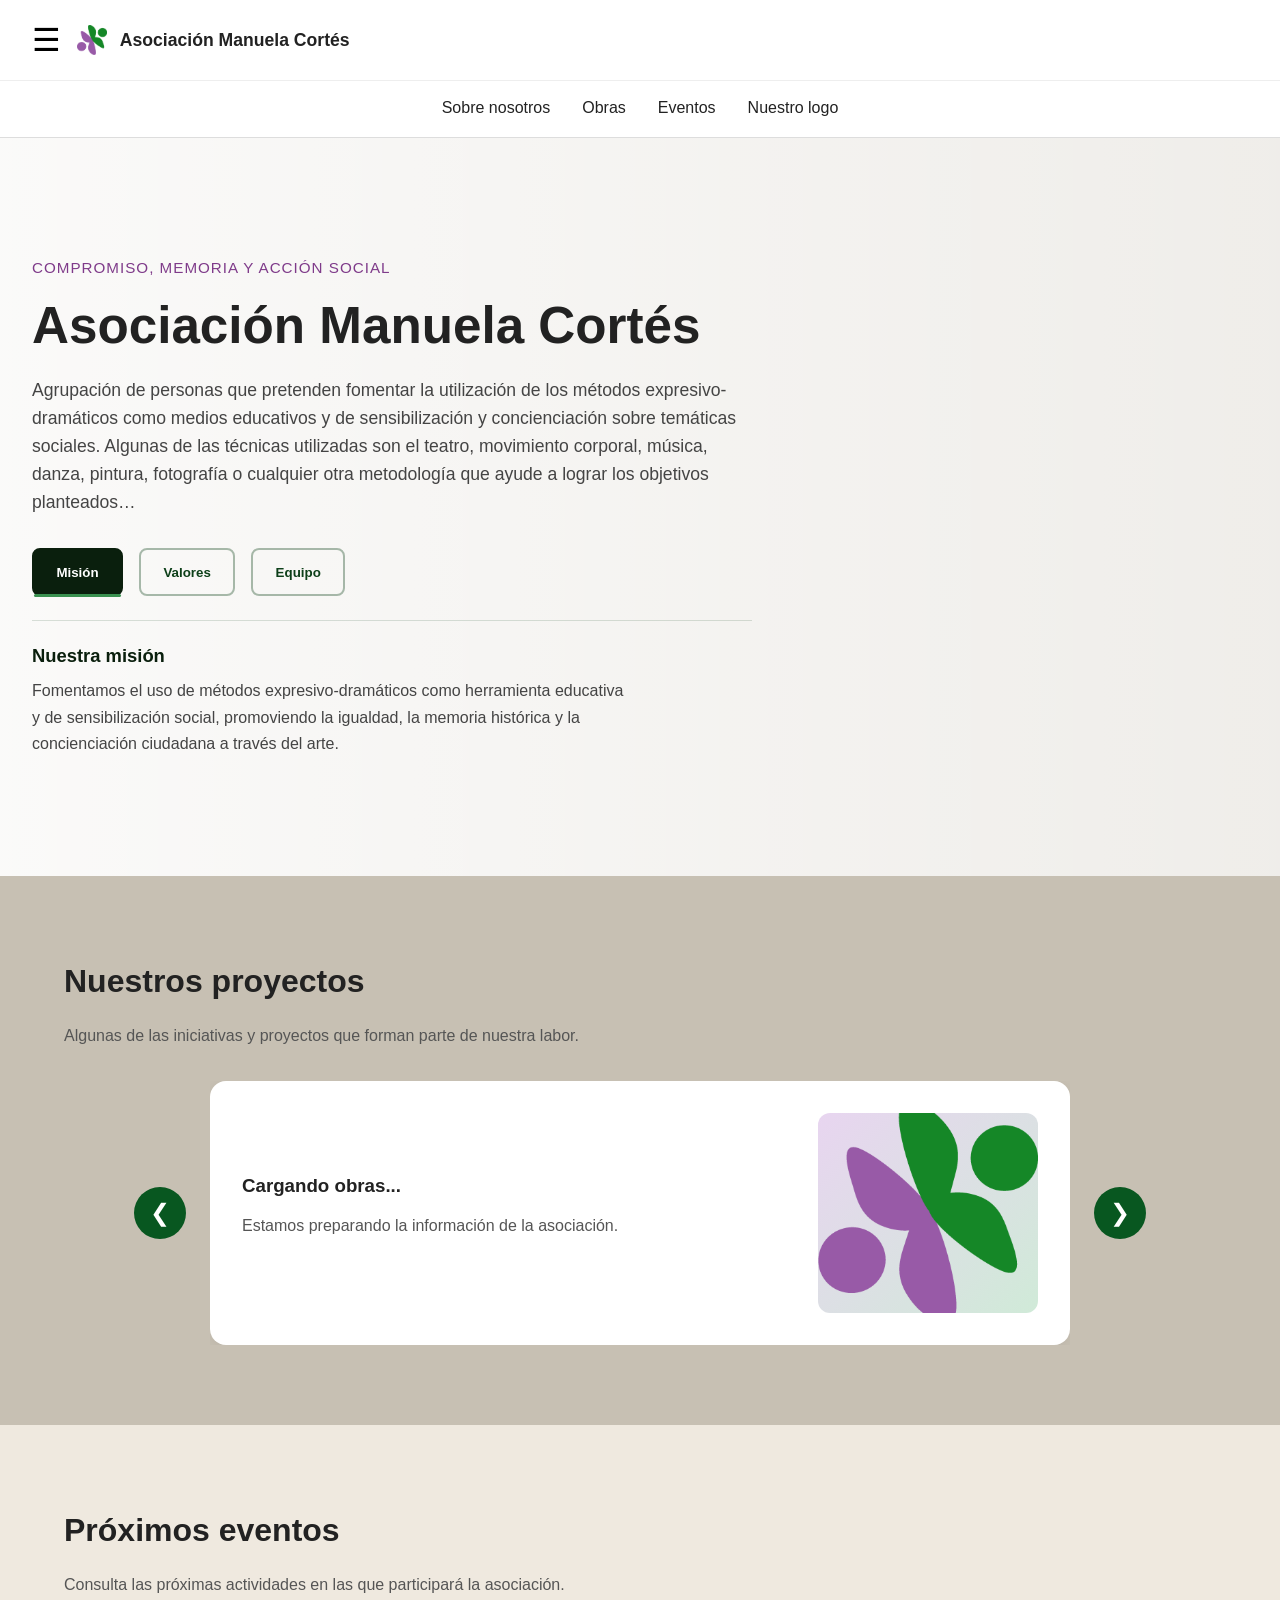
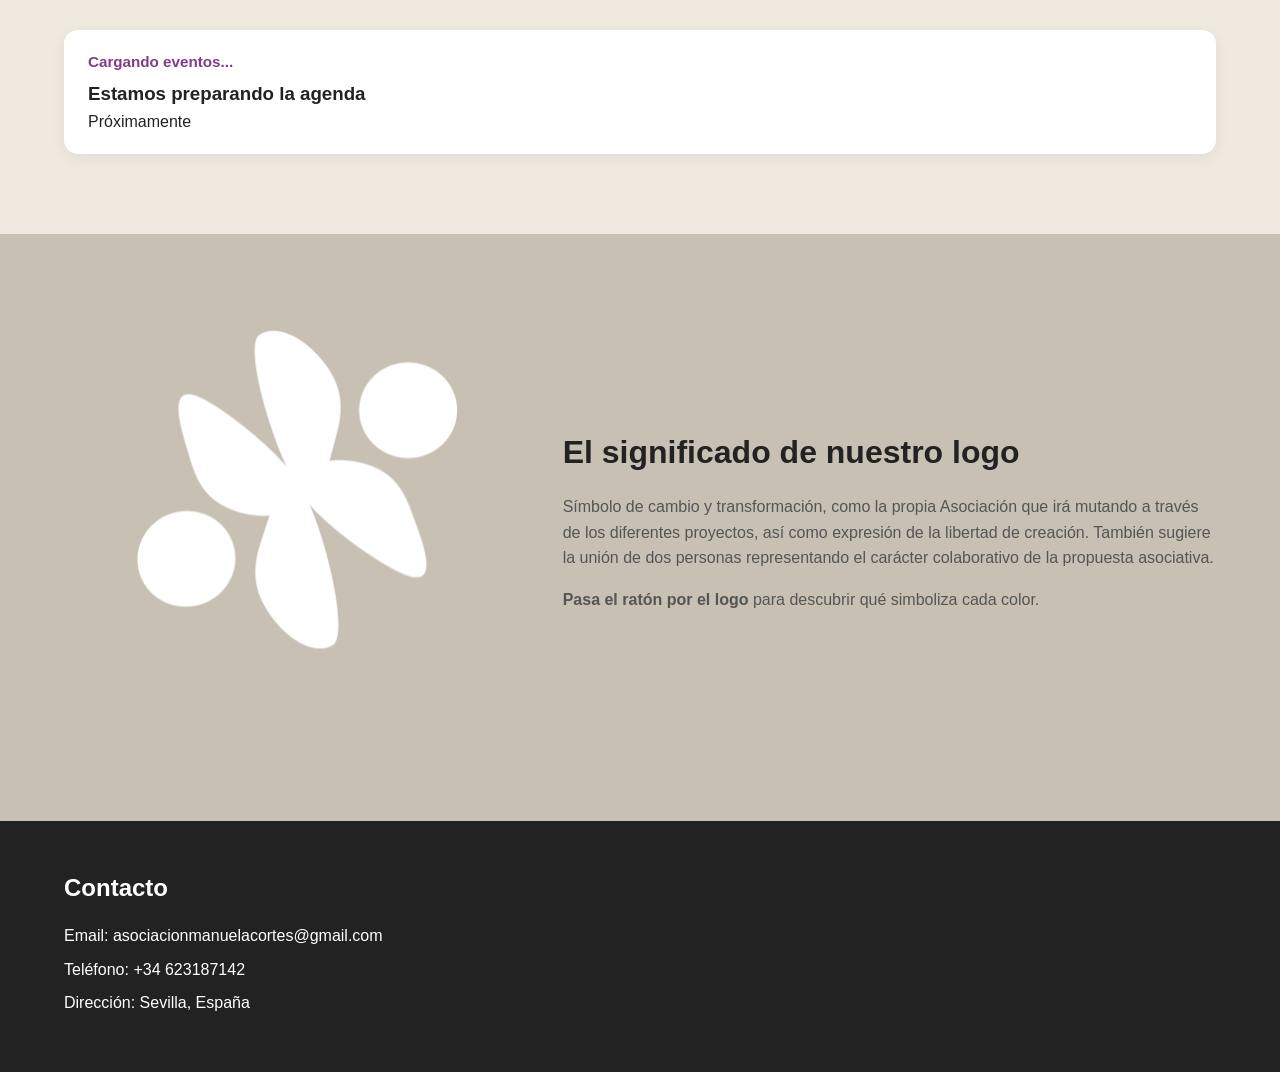
==== commit 270e5355: "Footer info update" ====
--- a/index.html
+++ b/index.html
@@ -243,7 +243,7 @@
     <div class="container">
       <h2>Contacto</h2>
       <p>Email: asociacionmanuelacortes@gmail.com</p>
-      <p>Teléfono: 623187142</p>
+      <p>Teléfono: +34 623187142</p>
       <p>Dirección: Sevilla, España</p>
     </div>
   </footer>
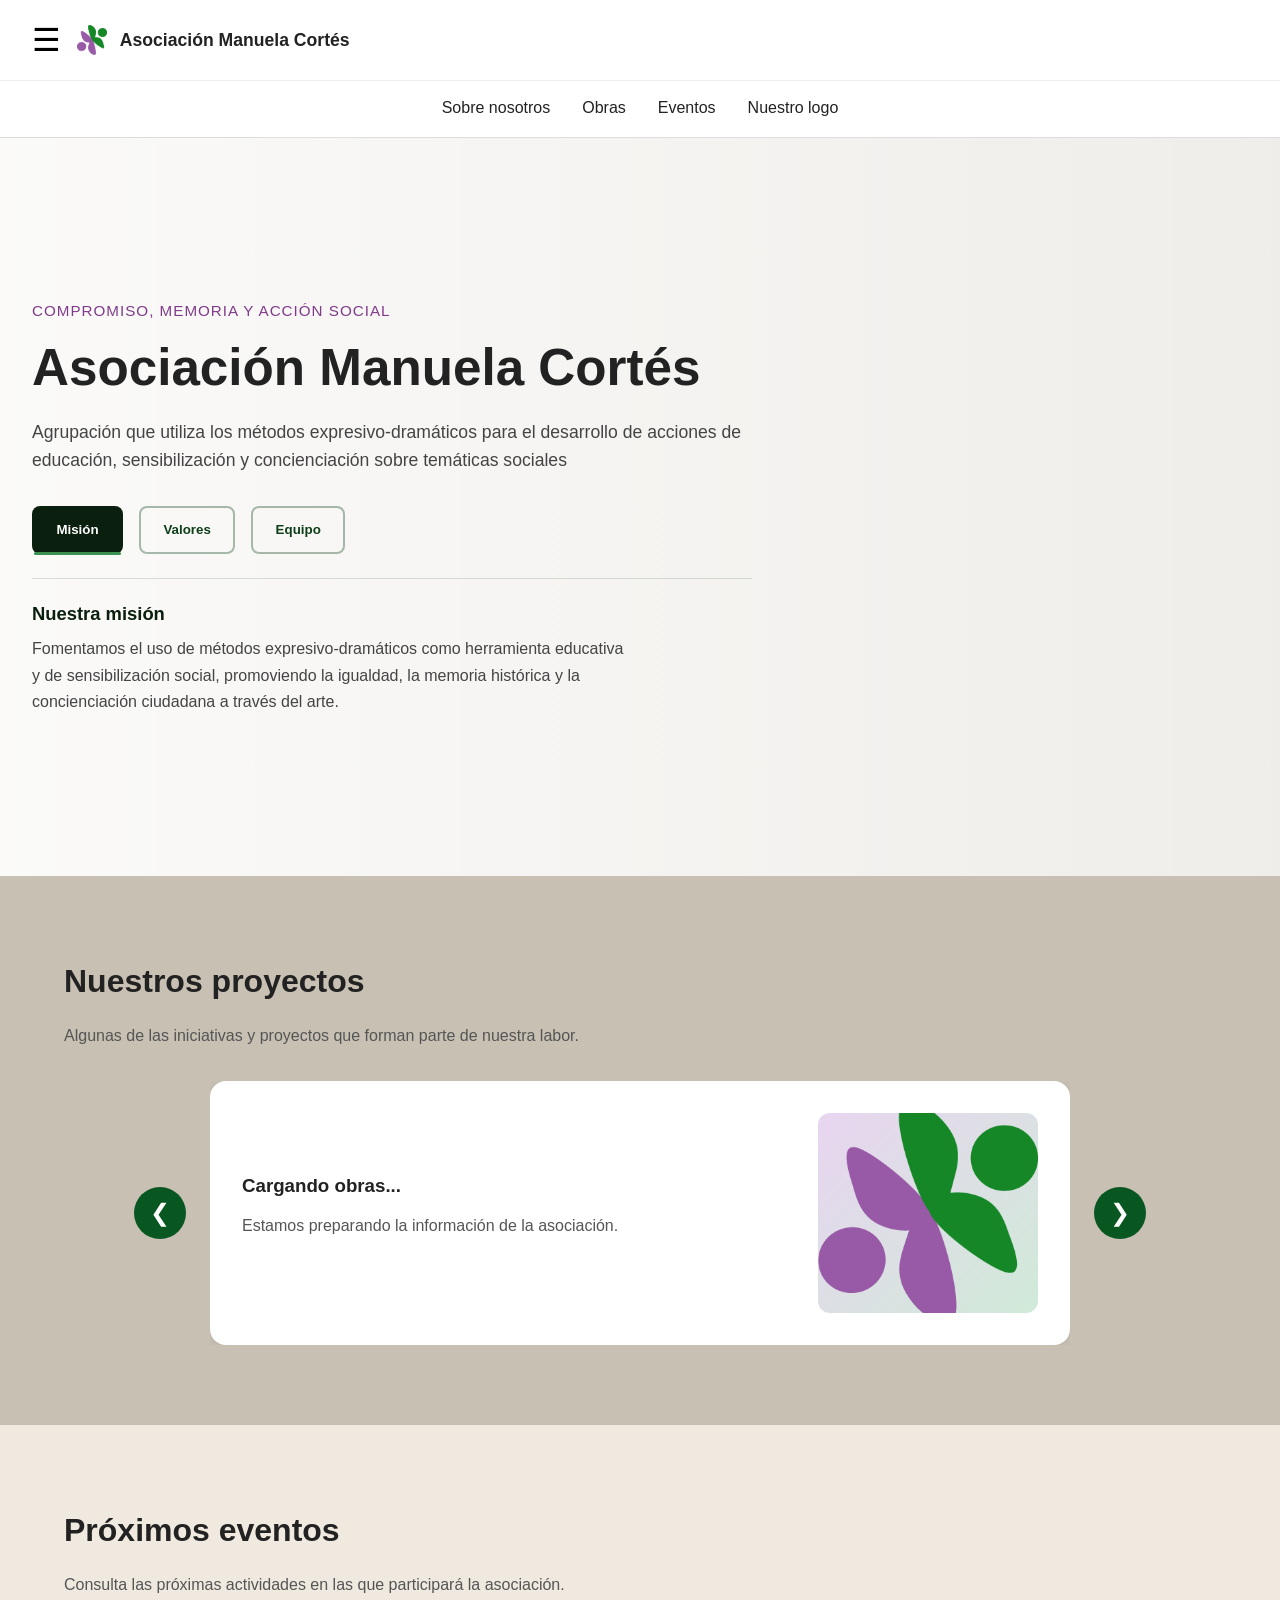
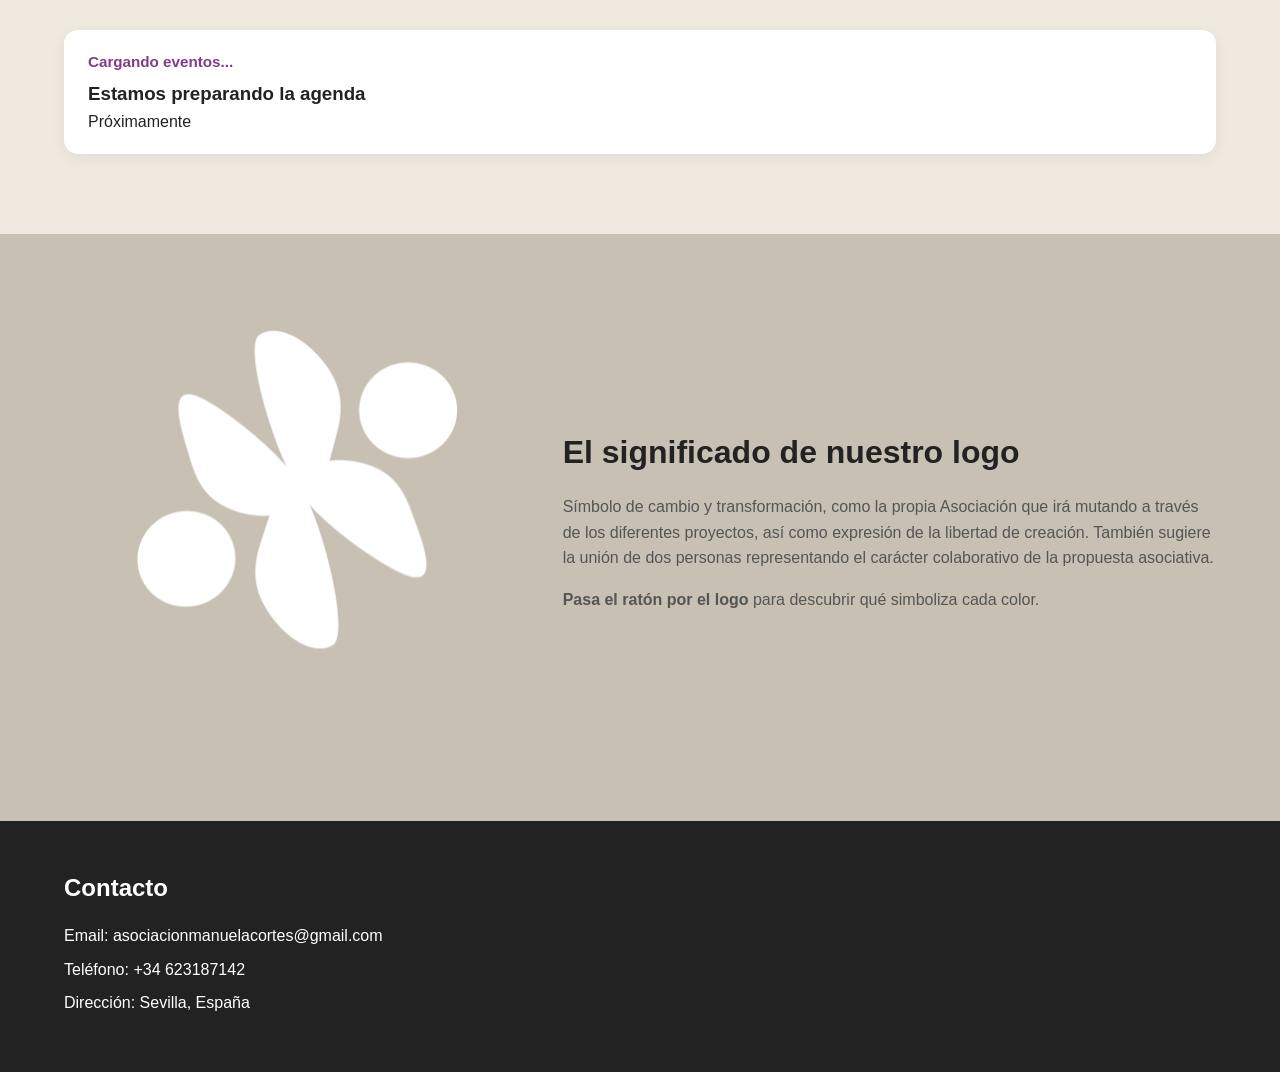
==== commit 7c18cb9e: "Update project content and work image galleries" ====
--- a/index.html
+++ b/index.html
@@ -28,7 +28,7 @@
     <button class="menu-btn" id="openMenu" aria-label="Abrir menú">☰</button>
 
     <div class="brand">
-      <img src="img/logo.png" alt="Logo de la Asociación Manuela Cortés" class="logo">
+      <img src="img/logo/logo.png" alt="Logo de la Asociación Manuela Cortés" class="logo">
       <div class="brand-text">
         <p class="brand-name">Asociación Manuela Cortés</p>
       </div>
@@ -50,8 +50,7 @@
         <p class="hero-tag">Compromiso, memoria y acción social</p>
         <h1>Asociación Manuela Cortés</h1>
         <p class="hero-text">
-          Agrupación de personas que pretenden fomentar la utilización de los métodos expresivo-dramáticos como medios educativos y de sensibilización y concienciación sobre temáticas sociales.
-          Algunas de las técnicas utilizadas son el teatro, movimiento corporal, música, danza, pintura, fotografía o cualquier otra metodología que ayude a lograr los objetivos planteados…
+          Agrupación que utiliza los métodos expresivo-dramáticos para el desarrollo de acciones de educación, sensibilización y concienciación sobre temáticas sociales
         </p>
         <div class="hero-buttons" role="tablist" aria-label="Sobre nosotros">
           <button id="tab-mision" class="btn btn-tab btn-tab--active" role="tab" aria-selected="true" aria-controls="panel-mision">Misión</button>
@@ -96,7 +95,7 @@
       <p>Estamos preparando la información de la asociación.</p>
     </div>
     <div class="card-image">
-      <img src="img/logo.png" alt="Logo Asociación Manuela Cortés">
+      <img src="img/logo/logo.png" alt="Logo Asociación Manuela Cortés">
     </div>
   </article>
 </div>
@@ -139,11 +138,11 @@
     
     <div class="logo-interactive">
       <!-- Capa 1: Logo base en blanco -->
-      <img src="img/logo_blanco.png" alt="Logo Asociación Manuela Cortés" class="logo-layer logo-base">
+      <img src="img/logo/logo_blanco.png" alt="Logo Asociación Manuela Cortés" class="logo-layer logo-base">
       
       <!-- Capa 2: Color morado (recortado a la izquierda) -->
       <div class="logo-layer logo-color logo-color--purple" data-side="purple">
-        <img src="img/logo_morado.png" alt="">
+        <img src="img/logo/logo_morado.png" alt="">
         <div class="keywords keywords--purple">
           <span>Feminidad</span>
           <span>Feminismo</span>
@@ -154,7 +153,7 @@
       
       <!-- Capa 3: Color verde (recortado a la derecha) -->
       <div class="logo-layer logo-color logo-color--green" data-side="green">
-        <img src="img/logo_verde.png" alt="">
+        <img src="img/logo/logo_verde.png" alt="">
         <div class="keywords keywords--green">
           <span>Esperanza</span>
           <span>Creatividad</span>
@@ -384,14 +383,21 @@
   });
 
   async function loadWorksFromSupabase() {
-    const { data, error } = await supabaseClient
-      .from("works")
-      .select("*")
-      .eq("is_active", true)
-      .order("created_at", { ascending: true });
-
-    if (error) {
-      console.error("Error cargando obras desde Supabase:", error);
+    const [worksResult, imagesResult] = await Promise.all([
+      supabaseClient
+        .from("works")
+        .select("*")
+        .eq("is_active", true)
+        .order("created_at", { ascending: true }),
+
+      supabaseClient
+        .from("work_images")
+        .select("work_id, image_url, alt_text, position")
+        .order("position", { ascending: true })
+    ]);
+
+    if (worksResult.error) {
+      console.error("Error cargando obras desde Supabase:", worksResult.error);
 
       carouselTrack.innerHTML = `
         <article class="card active">
@@ -400,7 +406,7 @@
             <p>Ha ocurrido un problema al conectar con la base de datos.</p>
           </div>
           <div class="card-image">
-            <img src="img/logo.png" alt="Logo Asociación Manuela Cortés">
+            <img src="img/logo/logo.png" alt="Logo Asociación Manuela Cortés">
           </div>
         </article>
       `;
@@ -409,10 +415,34 @@
       return;
     }
 
-    console.log("Obras cargadas desde Supabase:", data);
-
-    renderWorksCarousel(data);
-    updateWorksDataFromSupabase(data);
+    if (imagesResult.error) {
+      console.error(
+        "Error cargando imágenes de las obras desde Supabase:",
+        imagesResult.error
+      );
+    }
+
+    const works = worksResult.data || [];
+    const workImages = imagesResult.data || [];
+
+    const imagesByWorkId = workImages.reduce((groups, image) => {
+      if (!groups[image.work_id]) {
+        groups[image.work_id] = [];
+      }
+
+      groups[image.work_id].push(image);
+      return groups;
+    }, {});
+
+    const worksWithImages = works.map(work => ({
+      ...work,
+      work_images: imagesByWorkId[work.id] || []
+    }));
+
+    console.log("Obras cargadas desde Supabase:", worksWithImages);
+
+    renderWorksCarousel(worksWithImages);
+    updateWorksDataFromSupabase(worksWithImages);
   }
 
   function renderWorksCarousel(works) {
@@ -426,7 +456,7 @@
             <p>Actualmente no hay obras publicadas.</p>
           </div>
           <div class="card-image">
-            <img src="img/logo.png" alt="Logo Asociación Manuela Cortés">
+            <img src="img/logo/logo.png" alt="Logo Asociación Manuela Cortés">
           </div>
         </article>
       `;
@@ -466,7 +496,7 @@
       cardImage.classList.add("card-image");
 
       const image = document.createElement("img");
-      image.src = work.cover_image_url || "img/logo.png";
+      image.src = work.cover_image_url || "img/logo/logo.png";
       image.alt = `Imagen de ${work.title}`;
 
       cardImage.appendChild(image);
@@ -548,12 +578,29 @@
 
   function updateWorksDataFromSupabase(works) {
     works.forEach(work => {
+      const orderedImages = [...(work.work_images || [])]
+        .sort((a, b) => (a.position ?? 0) - (b.position ?? 0))
+        .filter(image => image.image_url)
+        .map(image => ({
+          url: image.image_url,
+          alt: image.alt_text || `Imagen de ${work.title}`
+        }));
+
       worksData[work.slug] = {
         title: work.title,
-        description: work.long_description || work.short_description || "Descripción pendiente de completar.",
-        images: [
-          work.cover_image_url || "img/logo.png"
-        ]
+        description:
+          work.long_description ||
+          work.short_description ||
+          "Descripción pendiente de completar.",
+        images:
+          orderedImages.length > 0
+            ? orderedImages
+            : [
+                {
+                  url: work.cover_image_url || "img/logo/logo.png",
+                  alt: `Imagen de ${work.title}`
+                }
+              ]
       };
     });
   }
@@ -655,12 +702,13 @@
   function updateWorkSlide() {
     const work = worksData[activeWorkKey];
 
-    if (!work) return;
-
-    const imageSrc = work.images[activeSlide];
-
-    workModalImage.src = imageSrc;
-    workModalImage.alt = `${work.title} - imagen ${activeSlide + 1}`;
+    if (!work || !work.images.length) return;
+
+    const image = work.images[activeSlide];
+
+    workModalImage.src = image.url;
+    workModalImage.alt =
+      image.alt || `${work.title} - imagen ${activeSlide + 1}`;
 
     renderDots();
   }
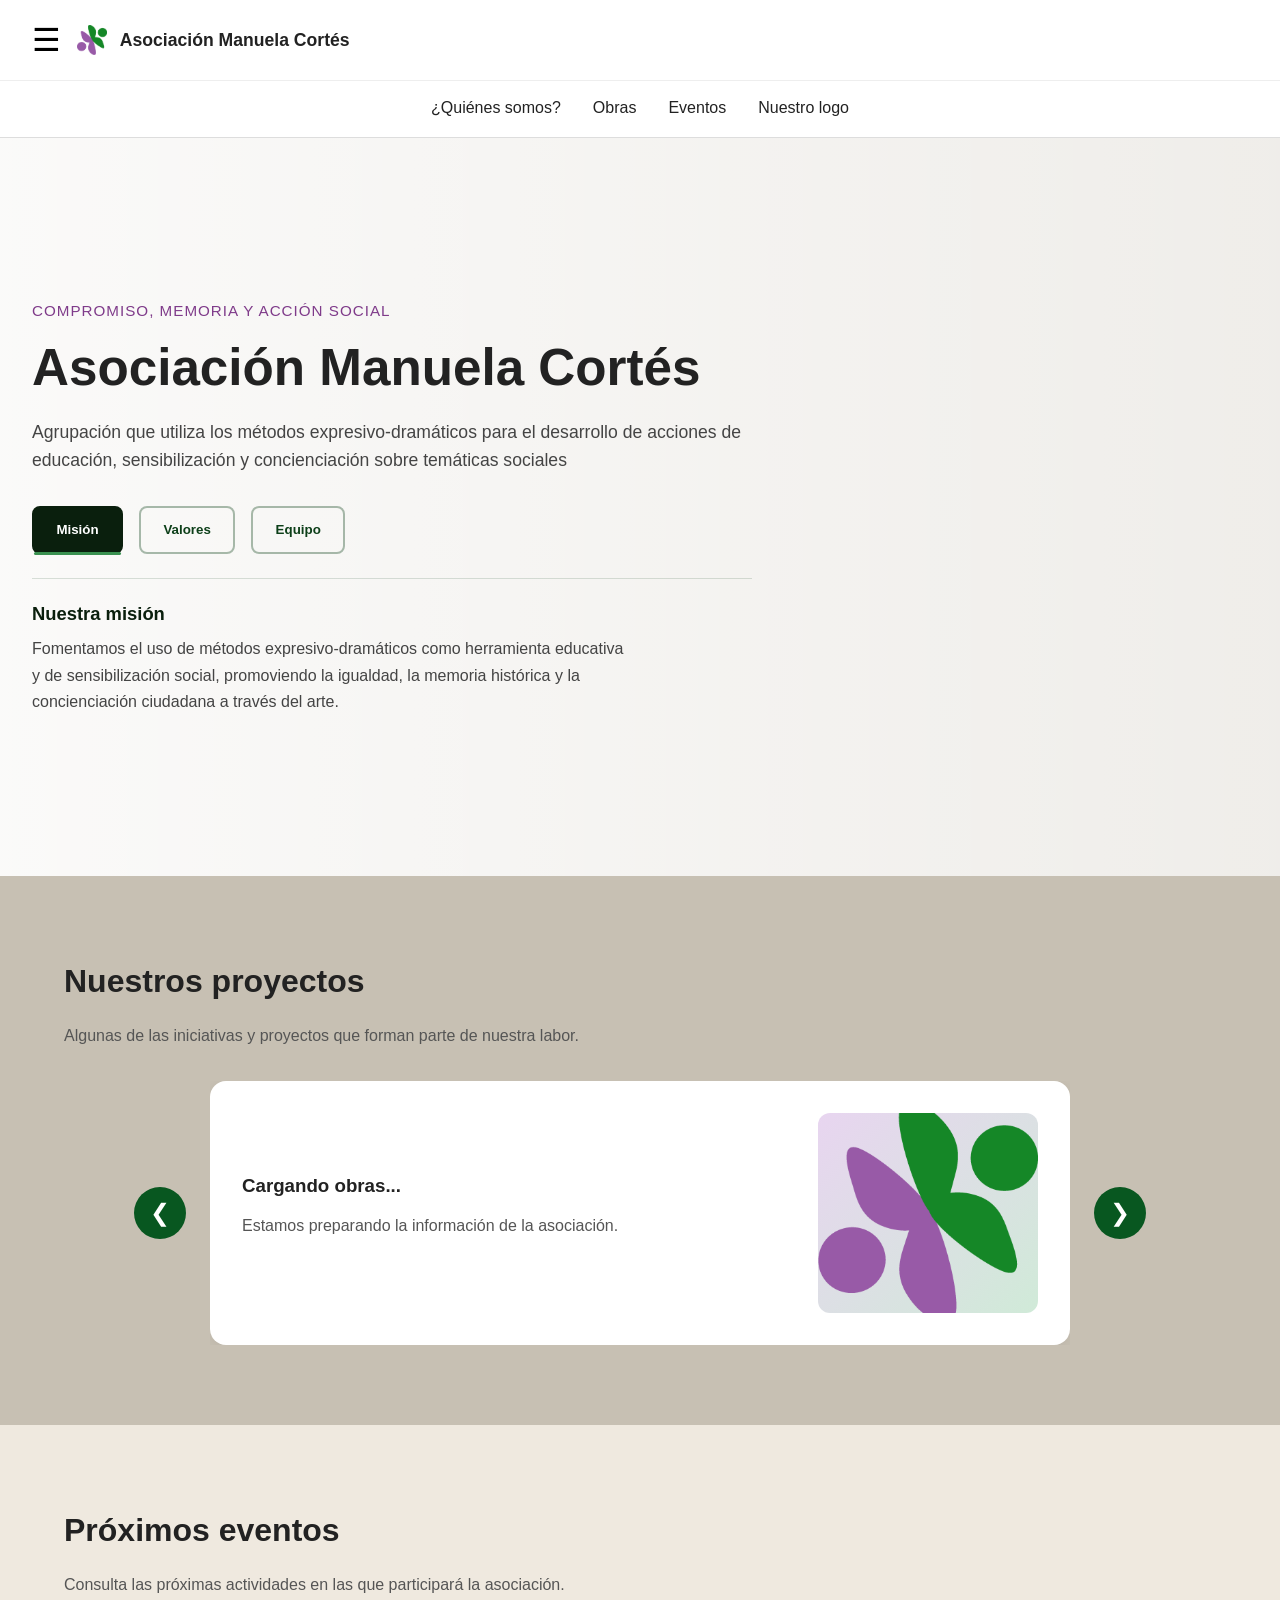
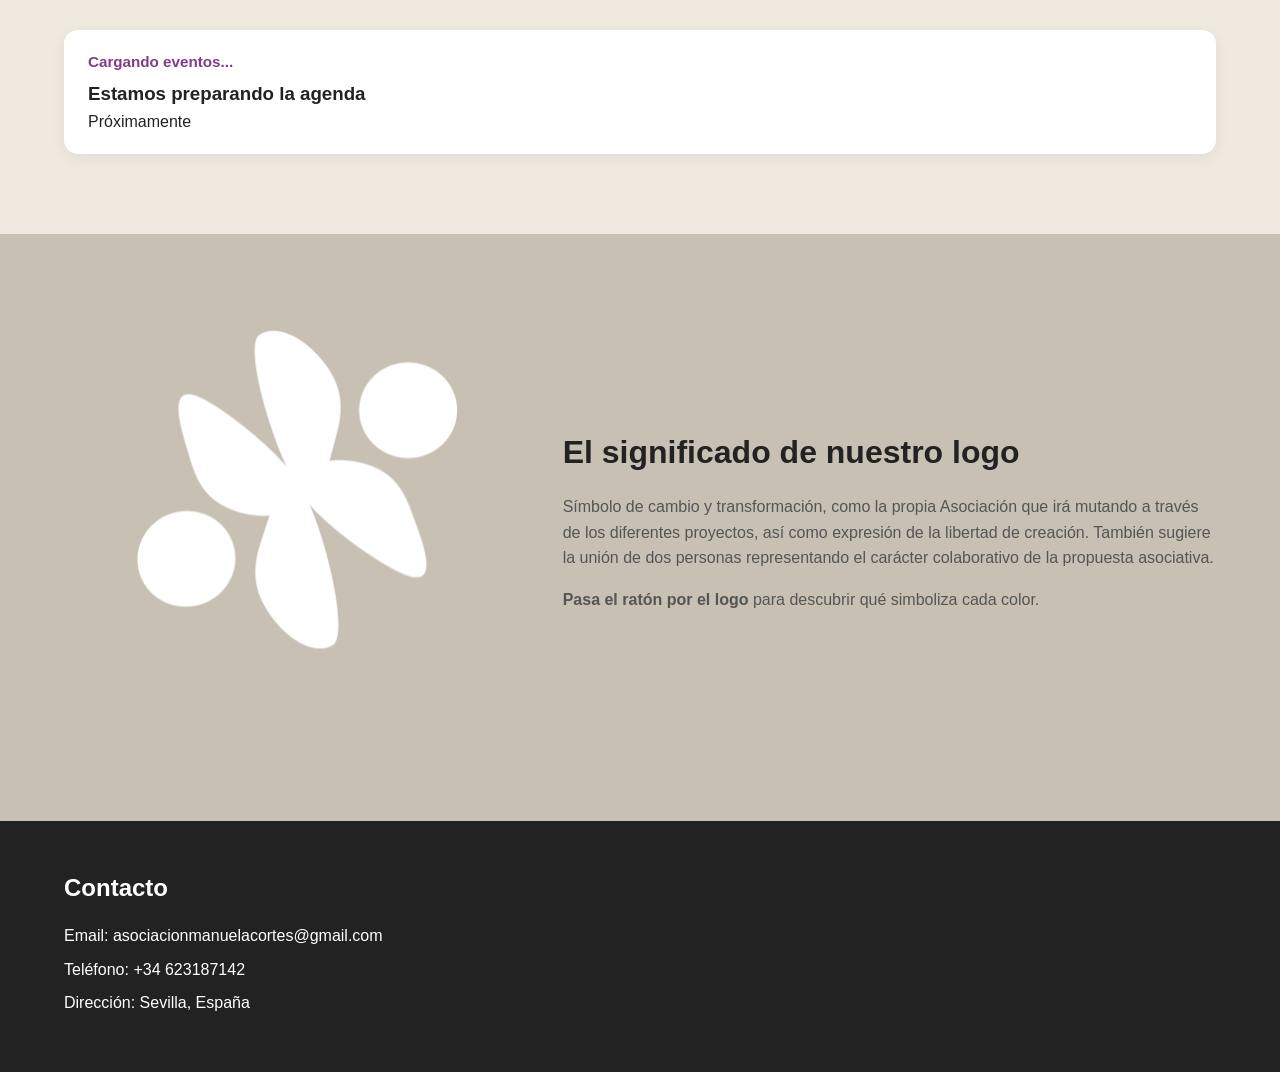
==== commit 4d675554: "correcciones index y portada afonía de un ruiseñor" ====
--- a/index.html
+++ b/index.html
@@ -12,7 +12,7 @@
   <aside class="side-menu" id="sideMenu">
     <button class="close-btn" id="closeMenu" aria-label="Cerrar menú">&times;</button>
     <nav class="side-nav">
-      <a href="index.html">Introducción</a>
+      <a href="index.html">Conócenos</a>
       <a href="resources.html">Recursos</a>
       <a href="news.html">Actividades y noticias</a>
       <a href="staff.html">Staff only</a>
@@ -36,7 +36,7 @@
   </div>
 
   <nav class="top-nav" id="topNav">
-    <a href="#hero">Sobre nosotros</a>
+    <a href="#hero">¿Quiénes somos?</a>
     <a href="#obras">Obras</a>
     <a href="#eventos">Eventos</a>
     <a href="#logo">Nuestro logo</a>
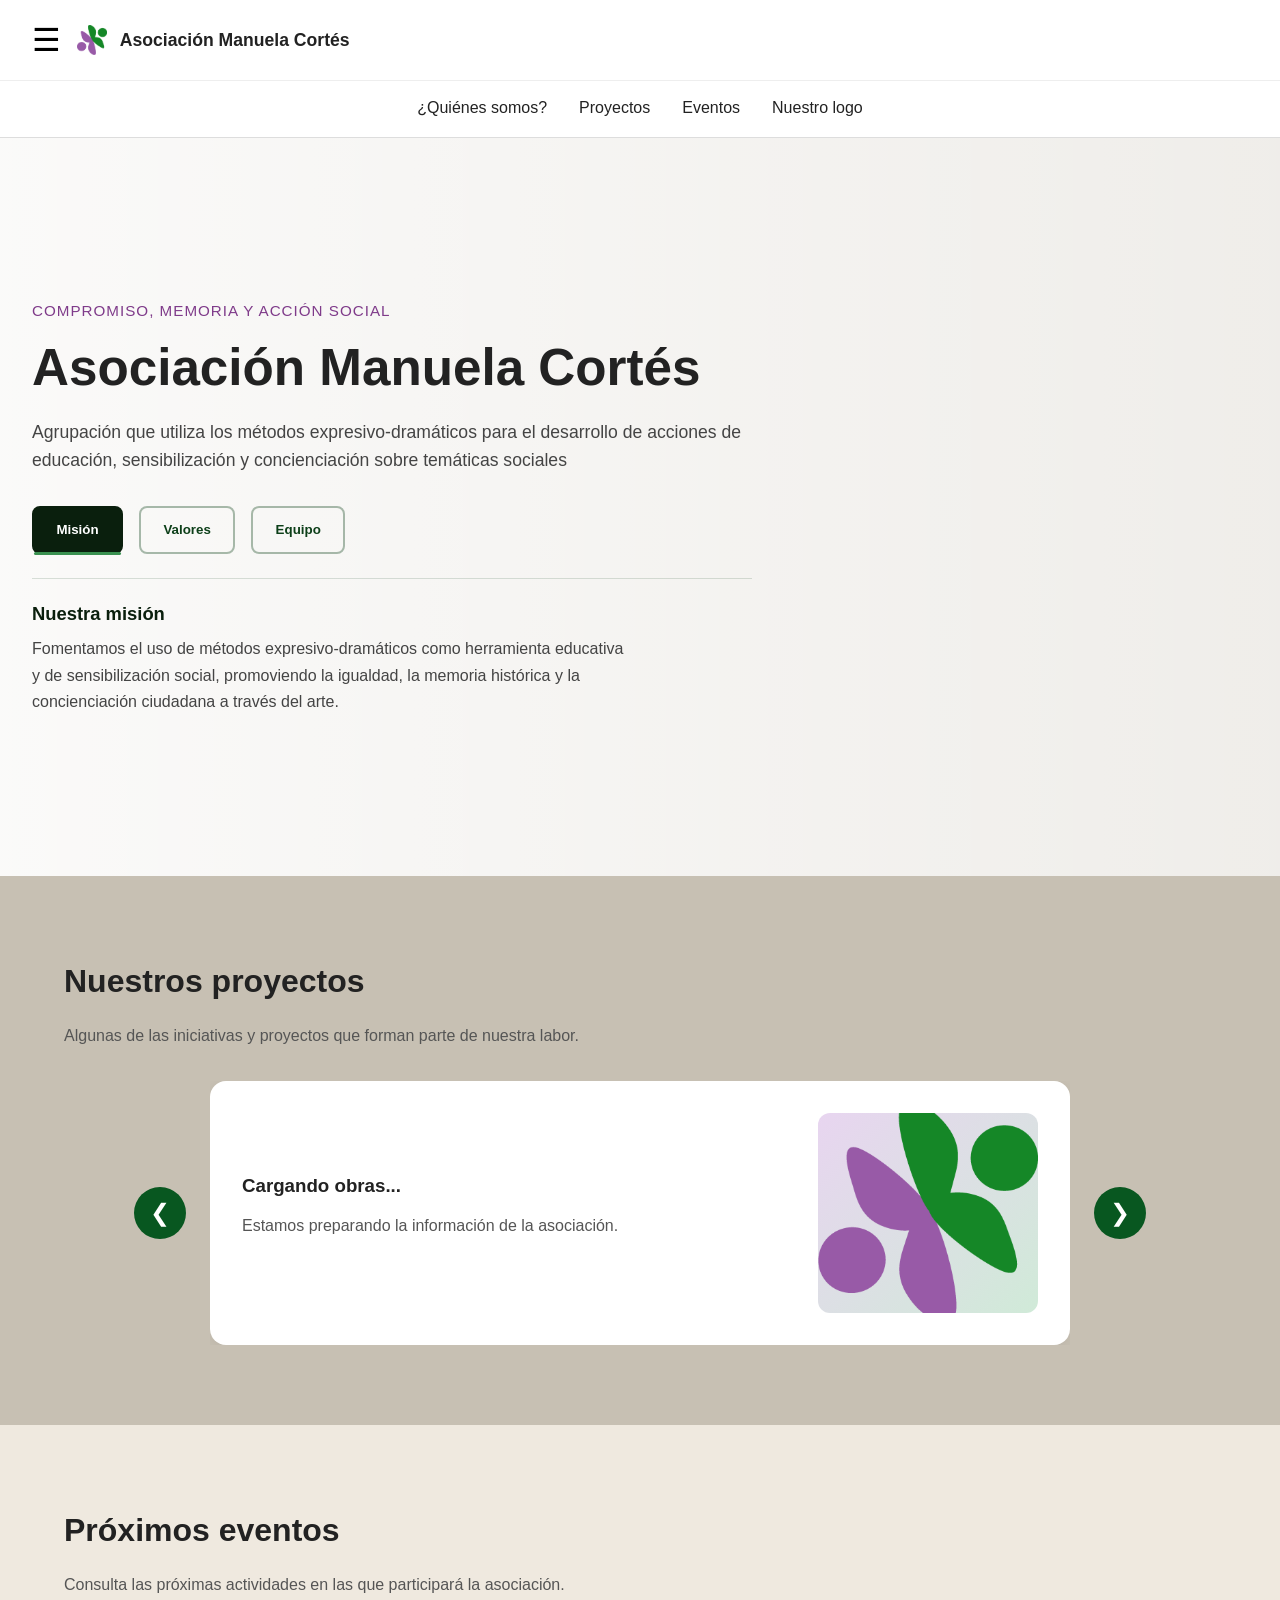
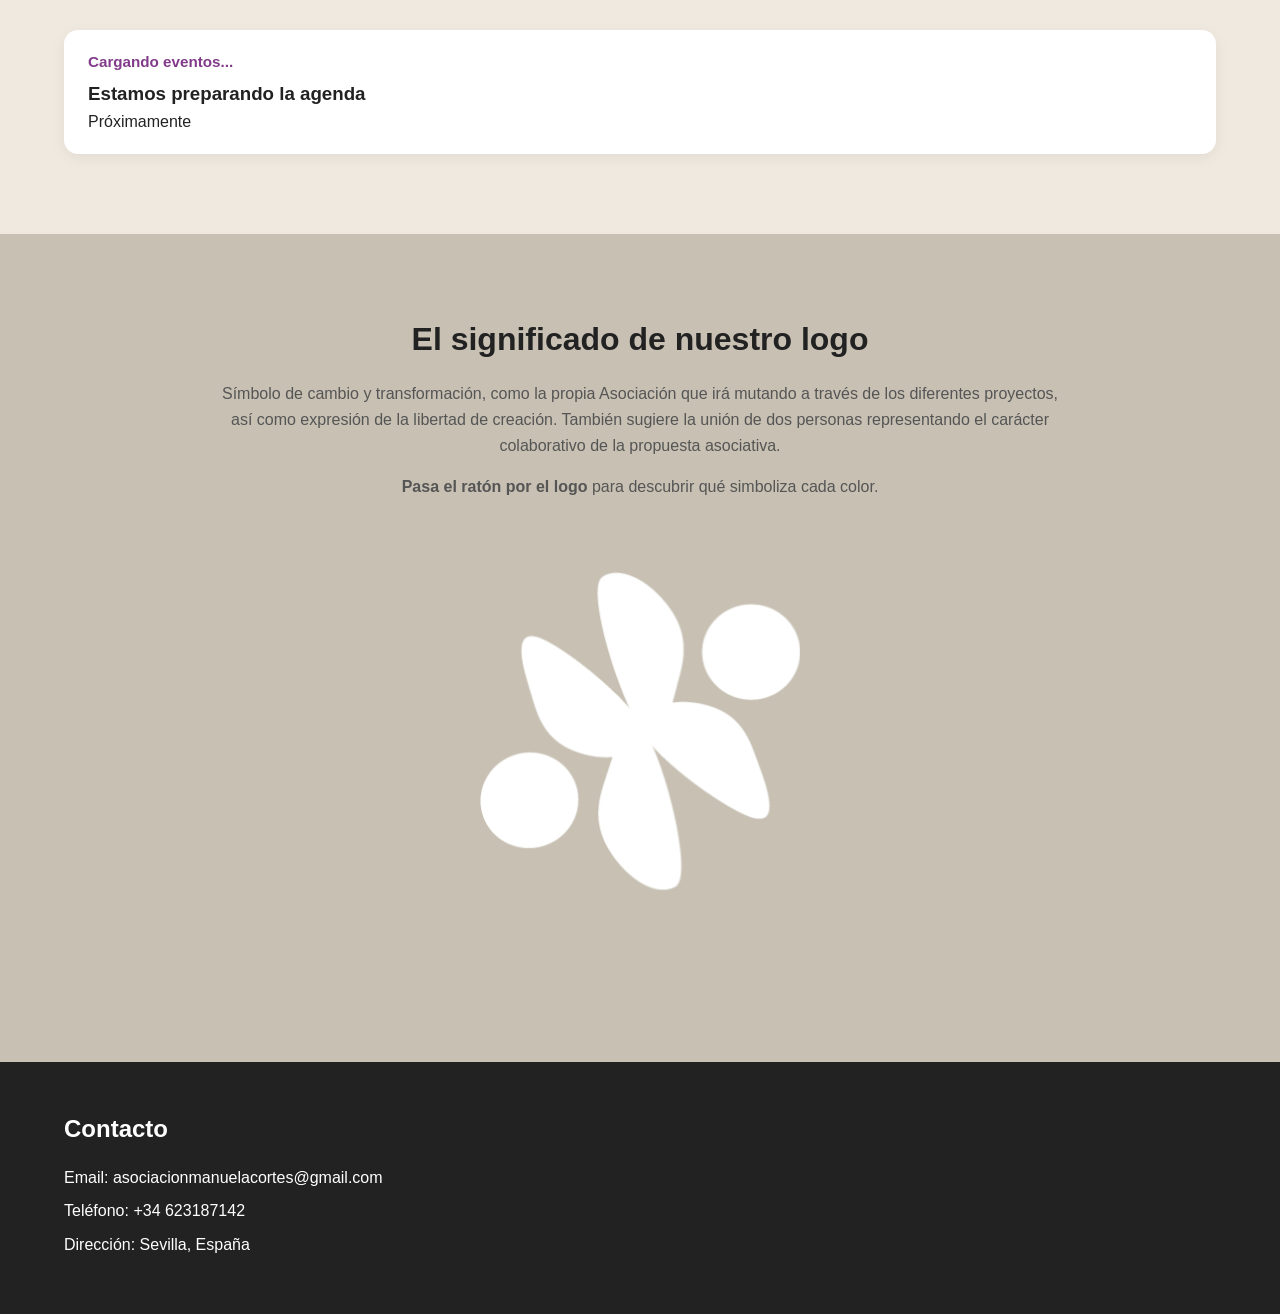
==== commit ab891e07: "Cambios menús y css" ====
--- a/index.html
+++ b/index.html
@@ -37,7 +37,7 @@
 
   <nav class="top-nav" id="topNav">
     <a href="#hero">¿Quiénes somos?</a>
-    <a href="#obras">Obras</a>
+    <a href="#obras">Proyectos</a>
     <a href="#eventos">Eventos</a>
     <a href="#logo">Nuestro logo</a>
   </nav>
@@ -136,32 +136,36 @@
 <section class="section" id="logo">
   <div class="container logo-section">
     
-    <div class="logo-interactive">
-      <!-- Capa 1: Logo base en blanco -->
-      <img src="img/logo/logo_blanco.png" alt="Logo Asociación Manuela Cortés" class="logo-layer logo-base">
-      
-      <!-- Capa 2: Color morado (recortado a la izquierda) -->
-      <div class="logo-layer logo-color logo-color--purple" data-side="purple">
-        <img src="img/logo/logo_morado.png" alt="">
-        <div class="keywords keywords--purple">
-          <span>Feminidad</span>
-          <span>Feminismo</span>
-          <span>Paradas</span>
-          <span>Memoria</span>
-        </div>
-      </div>
-      
-      <!-- Capa 3: Color verde (recortado a la derecha) -->
-      <div class="logo-layer logo-color logo-color--green" data-side="green">
-        <img src="img/logo/logo_verde.png" alt="">
-        <div class="keywords keywords--green">
-          <span>Esperanza</span>
-          <span>Creatividad</span>
-          <span>Campo andaluz</span>
-          <span>Generosidad</span>
-        </div>
-      </div>
-    </div>
+<div class="logo-interactive">
+  <!-- Capa 1: Logo base en blanco -->
+  <img src="img/logo/logo_blanco.png" alt="Logo Asociación Manuela Cortés" class="logo-layer logo-base">
+
+  <!-- Capa 2: Color morado -->
+  <div class="logo-layer logo-color logo-color--purple" data-side="purple">
+    <img src="img/logo/logo_morado_2.png" alt="">
+  </div>
+
+  <!-- Capa 3: Color verde -->
+  <div class="logo-layer logo-color logo-color--green" data-side="green">
+    <img src="img/logo/logo_verde.png" alt="">
+  </div>
+
+  <!-- Palabras moradas -->
+  <div class="keywords keywords--purple">
+    <span>Feminidad</span>
+    <span>Feminismo</span>
+    <span>Paradas</span>
+    <span>Memoria</span>
+  </div>
+
+  <!-- Palabras verdes -->
+  <div class="keywords keywords--green">
+    <span>Esperanza</span>
+    <span>Creatividad</span>
+    <span>Campo andaluz</span>
+    <span>Generosidad</span>
+  </div>
+</div>
 
     <div class="logo-text-box">
       <h2 class="section-title">El significado de nuestro logo</h2>
@@ -530,18 +534,27 @@
       const boundary = rect.width * (0.58 - 0.16 * relY);
 
       if (relX < boundary) {
-        purpleLayer.classList.add("active");
-        greenLayer.classList.remove("active");
-      } else {
-        greenLayer.classList.add("active");
-        purpleLayer.classList.remove("active");
-      }
+  purpleLayer.classList.add("active");
+  greenLayer.classList.remove("active");
+
+  logoInteractive.classList.add("show-purple");
+  logoInteractive.classList.remove("show-green");
+} else {
+  greenLayer.classList.add("active");
+  purpleLayer.classList.remove("active");
+
+  logoInteractive.classList.add("show-green");
+  logoInteractive.classList.remove("show-purple");
+}
     });
 
     logoInteractive.addEventListener("mouseleave", () => {
-      purpleLayer.classList.remove("active");
-      greenLayer.classList.remove("active");
-    });
+  purpleLayer.classList.remove("active");
+  greenLayer.classList.remove("active");
+
+  logoInteractive.classList.remove("show-purple");
+  logoInteractive.classList.remove("show-green");
+});
   }
 
   // ============================================
--- a/styles.css
+++ b/styles.css
@@ -111,7 +111,7 @@
 }
 
 .top-nav a:hover {
-  color: #8a6d3b;
+  color: #894583;
 }
 
 .menu-btn {
@@ -163,7 +163,7 @@
 }
 
 .side-nav a:hover {
-  color: #8a6d3b;
+  color: #4e9563;
 }
 
 /* OVERLAY */
@@ -282,7 +282,7 @@
 
 .btn-tab:hover {
   border-color: #0d3f19;
-  background-color: rgba(13, 63, 25, 0.06);
+  background-color: rgba(13, 63, 25, 0.5);
 }
 
 .btn-tab--active {
@@ -547,10 +547,21 @@
 
 /* LOGO */
 .logo-section {
-  display: grid;
-  grid-template-columns: 1fr 1.4fr;
-  gap: 2rem;
+  display: flex;
+  flex-direction: column;
   align-items: center;
+  text-align: center;
+  gap: 2.5rem;
+  overflow: visible;
+}
+
+.logo-text-box {
+  max-width: 850px;
+  order: 1;
+}
+
+.logo-interactive {
+  order: 2;
 }
 
 .logo-image-box img {
@@ -707,10 +718,10 @@
 /* Imagen morada */
 .logo-color--purple img {
   position: absolute;
-  top: 16%; /* ↕ mover verticalmente */
-  left: 0%; /* ↔ mover horizontalmente */
-  width: 64%;
-  height: 64%;
+  top: 15.5%; /* ↕ mover verticalmente */
+  left: -0.5%; /* ↔ mover horizontalmente */
+  width: 66.25%;
+  height: 66.25%;
   object-fit: contain;
   display: block;
 }
@@ -751,6 +762,7 @@
 
 .logo-interactive {
   cursor: pointer;
+  overflow: visible;
 }
 
 /* Palabras clave */
@@ -779,7 +791,7 @@
 
 /* Palabras moradas (salen a la izquierda) */
 .keywords--purple {
-  right: 105%;
+  right: 112%;
   text-align: right;
   align-items: flex-end;
 }
@@ -791,7 +803,7 @@
 
 /* Palabras verdes (salen a la derecha) */
 .keywords--green {
-  left: 105%;
+  left: 112%;
   text-align: left;
   align-items: flex-start;
 }
@@ -801,11 +813,10 @@
   border: 1.5px solid #1b652b;
 }
 
-/* Al activar la capa, aparecen las palabras */
-.logo-color.active .keywords {
+.logo-interactive.show-purple .keywords--purple,
+.logo-interactive.show-green .keywords--green {
   opacity: 1;
 }
-
 /* Responsive */
 @media (max-width: 900px) {
   .logo-section {
